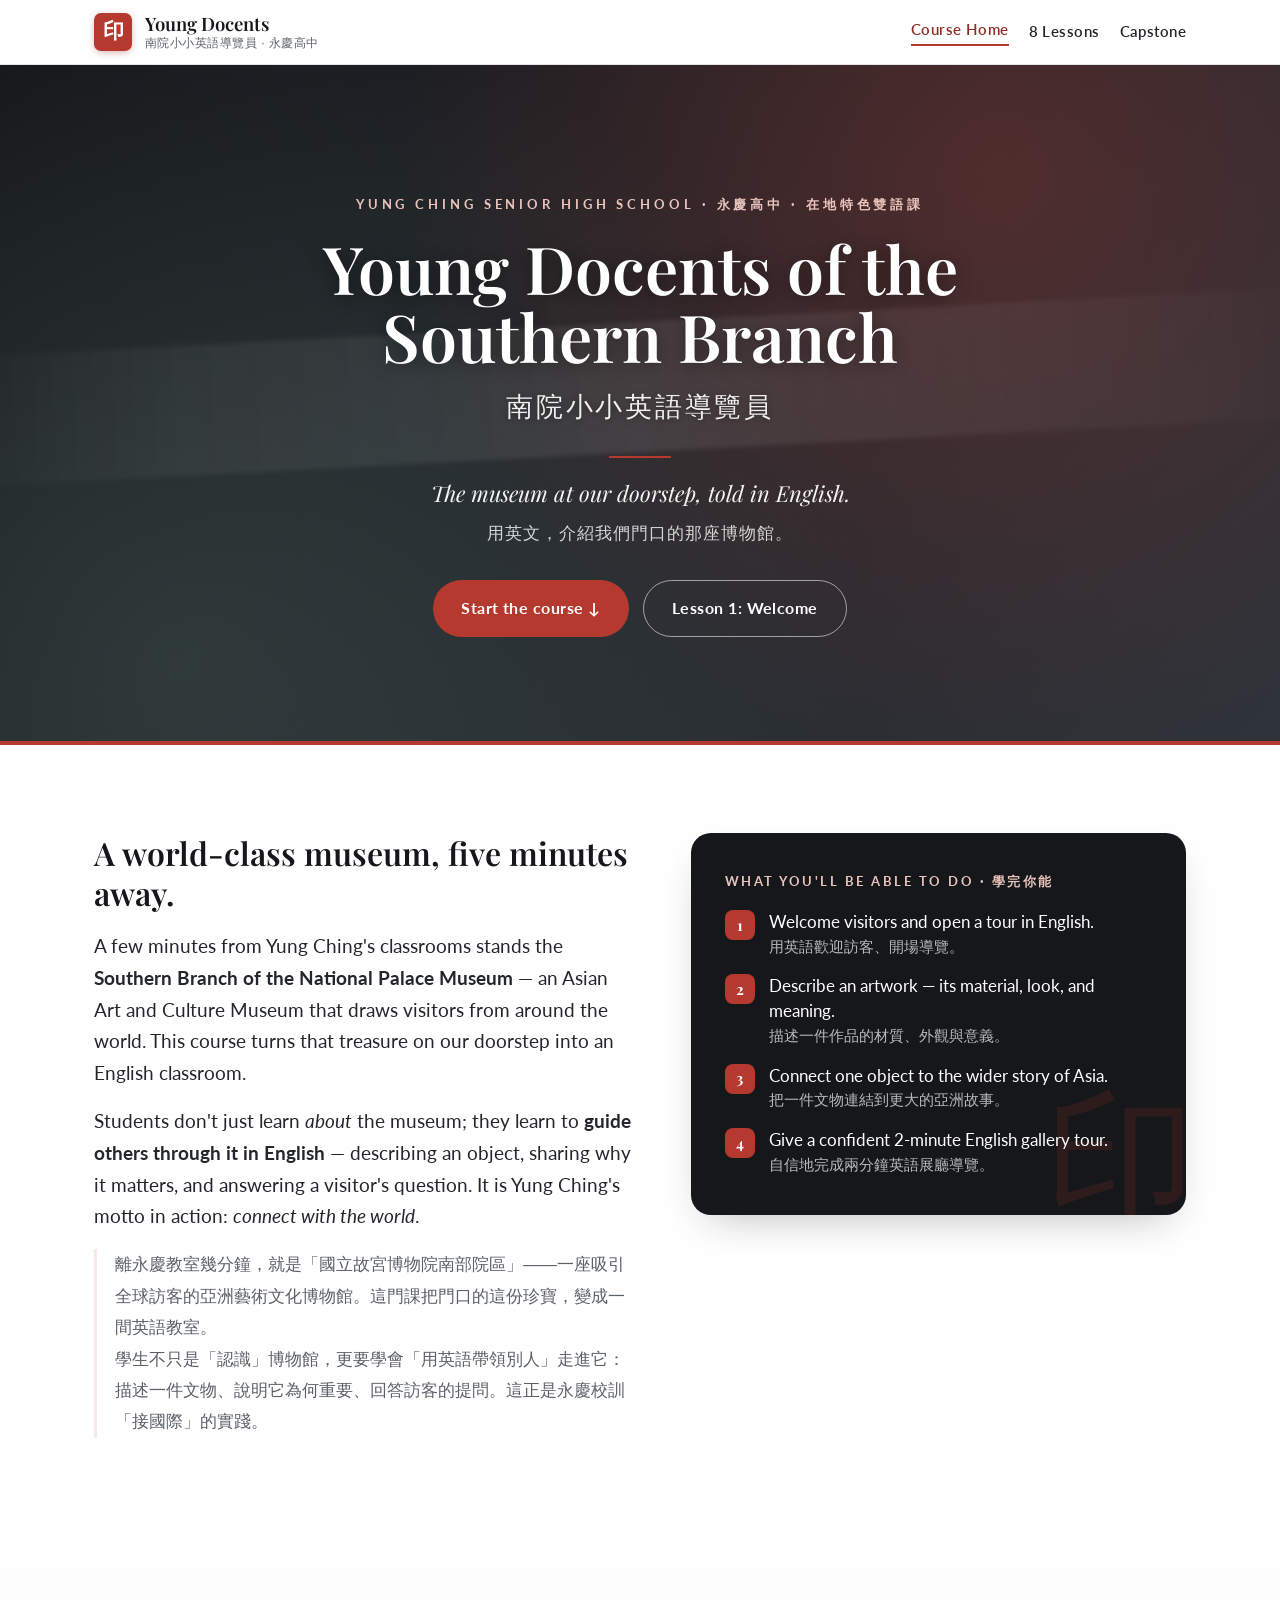
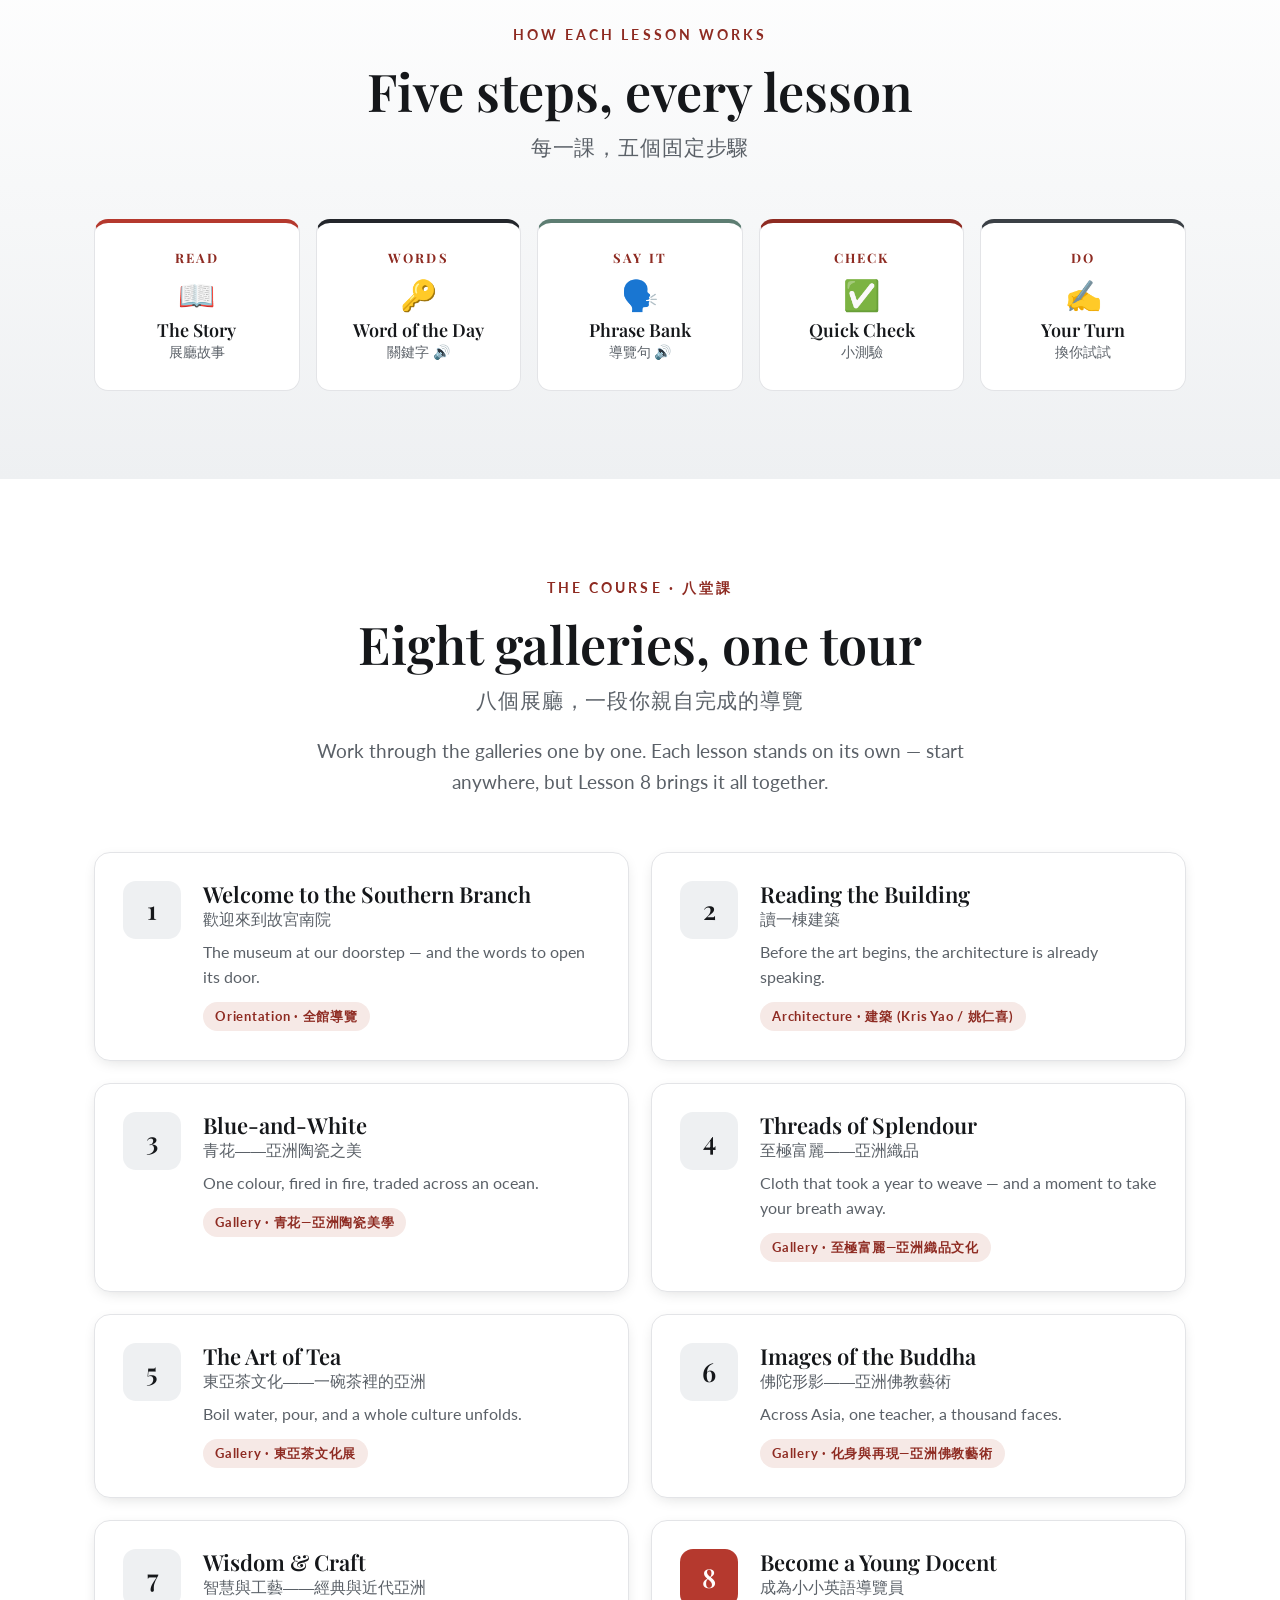
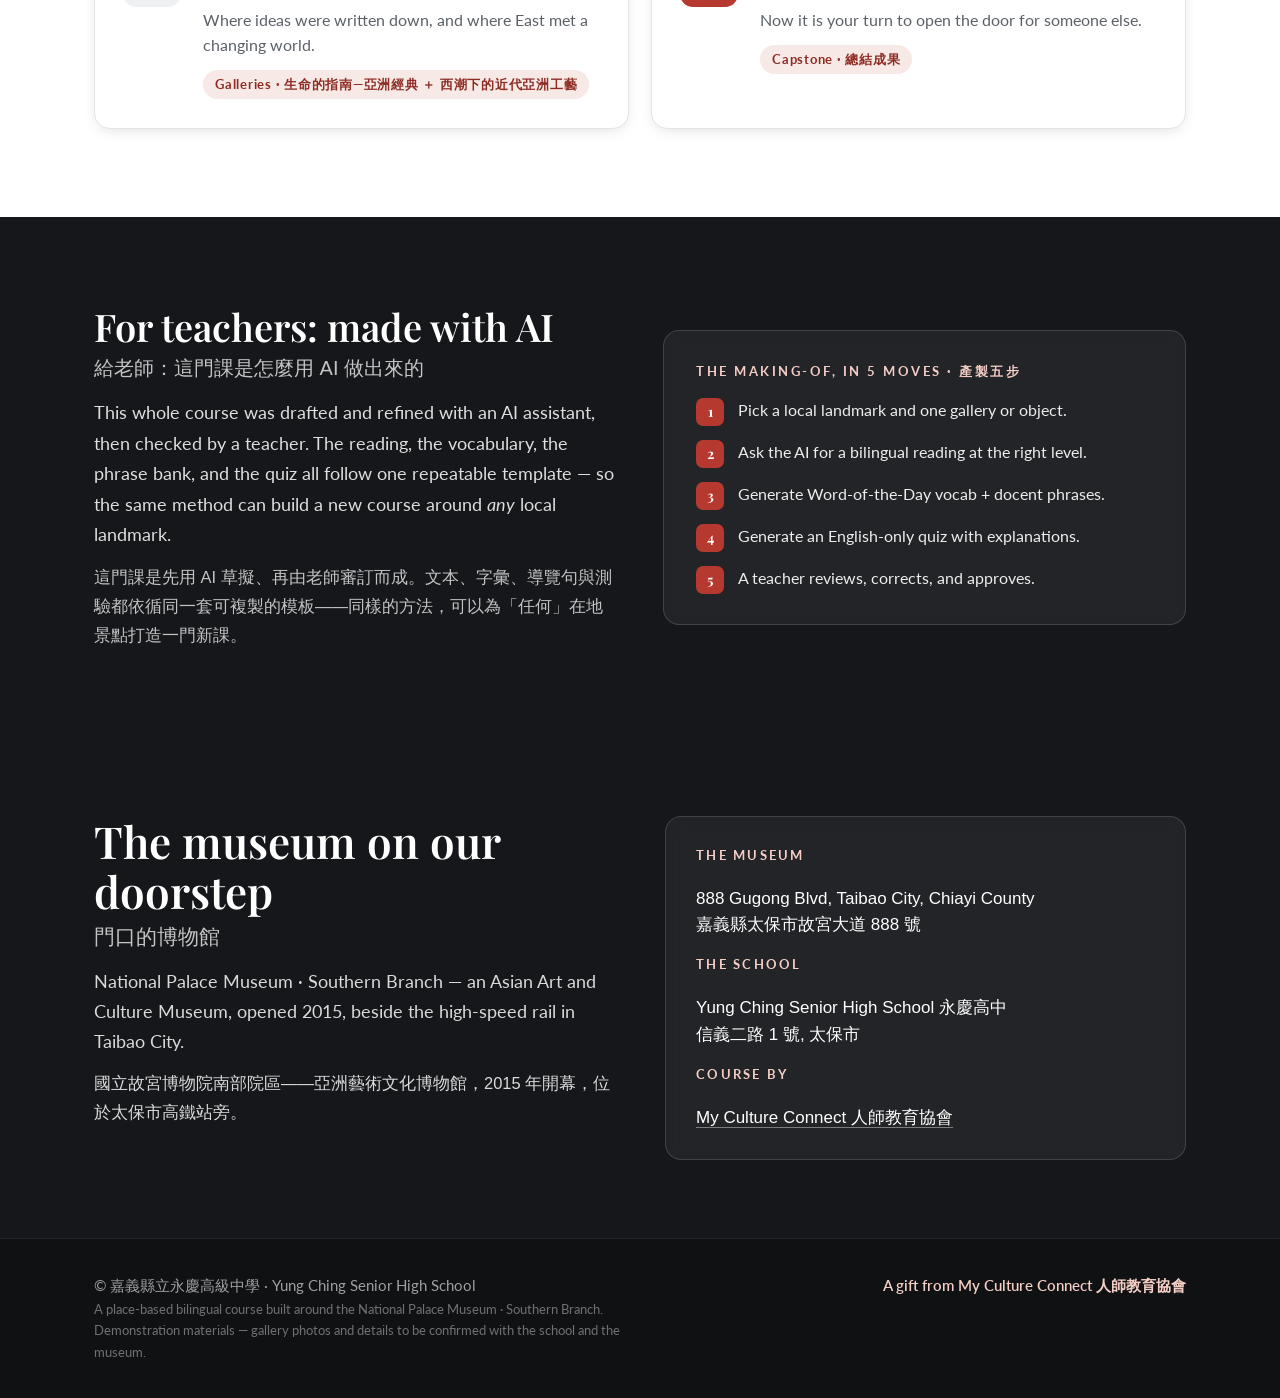
==== index.html @ 45270a95 "Young Docents of the Southern Branch — YCSH bilingual course A place-based bilingual course (English" ====
<!DOCTYPE html>
<html lang="en">
<head>
<meta charset="UTF-8">
<meta name="viewport" content="width=device-width, initial-scale=1.0">
<title>Young Docents of the Southern Branch · Yung Ching Senior High School 永慶高中</title>
<meta name="description" content="A place-based bilingual course for Yung Ching Senior High School, built around the National Palace Museum · Southern Branch. Students train to give a 2-minute English gallery tour.">
<link rel="preconnect" href="https://fonts.googleapis.com">
<link rel="preconnect" href="https://fonts.gstatic.com" crossorigin>
<link href="https://fonts.googleapis.com/css2?family=Playfair+Display:ital,wght@0,500;0,600;0,700;1,500;1,600&family=Lato:ital,wght@0,400;0,700;1,400&display=swap" rel="stylesheet">
<link rel="stylesheet" href="assets/css/main.css">
</head>
<body class="">

<header class="topbar">
  <div class="wrap topbar-inner">
    <a class="topbar-brand" href="index.html">
      <span class="topbar-seal">印</span>
      <span class="topbar-name">Young Docents<small>南院小小英語導覽員 · 永慶高中</small></span>
    </a>
    <nav class="topbar-nav">
      <a href="index.html" class="is-active">Course Home</a>
      <a href="index.html#lessons">8 Lessons</a>
      <a href="docent/">Capstone</a>
    </nav>
  </div>
</header>

<section class="title">
  <div class="wrap">
    <span class="title__eyebrow">Yung Ching Senior High School · 永慶高中 · 在地特色雙語課</span>
    <h1>Young Docents of the<br>Southern Branch</h1>
    <div class="h1-zh">南院小小英語導覽員</div>
    <hr class="title__divider">
    <p class="title__tagline">The museum at our doorstep, told in English.
      <span class="tagline-zh">用英文，介紹我們門口的那座博物館。</span></p>
    <div class="hero-cta">
      <a class="btn btn-primary" href="#lessons">Start the course ↓</a>
      <a class="btn btn-ghost" href="welcome/">Lesson 1: Welcome</a>
    </div>
  </div>
</section>

<section class="about">
  <div class="wrap about-grid">
    <div class="about-text">
      <h3>A world-class museum, five minutes away.</h3>
      <p class="p-en">A few minutes from Yung Ching's classrooms stands the <strong>Southern Branch of the National Palace Museum</strong> — an Asian Art and Culture Museum that draws visitors from around the world. This course turns that treasure on our doorstep into an English classroom.</p>
      <p class="p-en">Students don't just learn <em>about</em> the museum; they learn to <strong>guide others through it in English</strong> — describing an object, sharing why it matters, and answering a visitor's question. It is Yung Ching's motto in action: <em>connect with the world</em>.</p>
      <div class="zh-block">
        <p>離永慶教室幾分鐘，就是「國立故宮博物院南部院區」——一座吸引全球訪客的亞洲藝術文化博物館。這門課把門口的這份珍寶，變成一間英語教室。</p>
        <p>學生不只是「認識」博物館，更要學會「用英語帶領別人」走進它：描述一件文物、說明它為何重要、回答訪客的提問。這正是永慶校訓「接國際」的實踐。</p>
      </div>
    </div>
    <aside class="about-aside">
      <div class="label">What you'll be able to do · 學完你能</div>
      <ul>
        <li><span class="n">1</span><span>Welcome visitors and open a tour in English.<span class="zh">用英語歡迎訪客、開場導覽。</span></span></li>
        <li><span class="n">2</span><span>Describe an artwork — its material, look, and meaning.<span class="zh">描述一件作品的材質、外觀與意義。</span></span></li>
        <li><span class="n">3</span><span>Connect one object to the wider story of Asia.<span class="zh">把一件文物連結到更大的亞洲故事。</span></span></li>
        <li><span class="n">4</span><span>Give a confident 2-minute English gallery tour.<span class="zh">自信地完成兩分鐘英語展廳導覽。</span></span></li>
      </ul>
    </aside>
  </div>
</section>

<section class="alt">
  <div class="wrap">
    <div class="section-head">
      <span class="eyebrow">How each lesson works</span>
      <h2>Five steps, every lesson</h2>
      <div class="h2-zh">每一課，五個固定步驟</div>
    </div>
    <div class="modules">
      <div class="module"><div class="step">Read</div><div class="glyph">📖</div><h4>The Story<span class="zh">展廳故事</span></h4></div>
      <div class="module"><div class="step">Words</div><div class="glyph">🔑</div><h4>Word of the Day<span class="zh">關鍵字 🔊</span></h4></div>
      <div class="module"><div class="step">Say it</div><div class="glyph">🗣️</div><h4>Phrase Bank<span class="zh">導覽句 🔊</span></h4></div>
      <div class="module"><div class="step">Check</div><div class="glyph">✅</div><h4>Quick Check<span class="zh">小測驗</span></h4></div>
      <div class="module"><div class="step">Do</div><div class="glyph">✍️</div><h4>Your Turn<span class="zh">換你試試</span></h4></div>
    </div>
  </div>
</section>

<section id="lessons">
  <div class="wrap">
    <div class="section-head">
      <span class="eyebrow">The course · 八堂課</span>
      <h2>Eight galleries, one tour</h2>
      <div class="h2-zh">八個展廳，一段你親自完成的導覽</div>
      <p class="lede">Work through the galleries one by one. Each lesson stands on its own — start anywhere, but Lesson 8 brings it all together.</p>
    </div>
    <div class="lesson-grid">
    <a class="lesson-card" href="welcome/">
      <span class="ln">1</span>
      <div>
        <h3>Welcome to the Southern Branch<span class="zh">歡迎來到故宮南院</span></h3>
        <p>The museum at our doorstep — and the words to open its door.</p>
        <span class="gallery-tag">Orientation · 全館導覽</span>
      </div>
    </a>
    <a class="lesson-card" href="building/">
      <span class="ln">2</span>
      <div>
        <h3>Reading the Building<span class="zh">讀一棟建築</span></h3>
        <p>Before the art begins, the architecture is already speaking.</p>
        <span class="gallery-tag">Architecture · 建築 (Kris Yao / 姚仁喜)</span>
      </div>
    </a>
    <a class="lesson-card" href="blue-and-white/">
      <span class="ln">3</span>
      <div>
        <h3>Blue-and-White<span class="zh">青花——亞洲陶瓷之美</span></h3>
        <p>One colour, fired in fire, traded across an ocean.</p>
        <span class="gallery-tag">Gallery · 青花—亞洲陶瓷美學</span>
      </div>
    </a>
    <a class="lesson-card" href="textiles/">
      <span class="ln">4</span>
      <div>
        <h3>Threads of Splendour<span class="zh">至極富麗——亞洲織品</span></h3>
        <p>Cloth that took a year to weave — and a moment to take your breath away.</p>
        <span class="gallery-tag">Gallery · 至極富麗—亞洲織品文化</span>
      </div>
    </a>
    <a class="lesson-card" href="tea/">
      <span class="ln">5</span>
      <div>
        <h3>The Art of Tea<span class="zh">東亞茶文化——一碗茶裡的亞洲</span></h3>
        <p>Boil water, pour, and a whole culture unfolds.</p>
        <span class="gallery-tag">Gallery · 東亞茶文化展</span>
      </div>
    </a>
    <a class="lesson-card" href="buddha/">
      <span class="ln">6</span>
      <div>
        <h3>Images of the Buddha<span class="zh">佛陀形影——亞洲佛教藝術</span></h3>
        <p>Across Asia, one teacher, a thousand faces.</p>
        <span class="gallery-tag">Gallery · 化身與再現—亞洲佛教藝術</span>
      </div>
    </a>
    <a class="lesson-card" href="wisdom-craft/">
      <span class="ln">7</span>
      <div>
        <h3>Wisdom & Craft<span class="zh">智慧與工藝——經典與近代亞洲</span></h3>
        <p>Where ideas were written down, and where East met a changing world.</p>
        <span class="gallery-tag">Galleries · 生命的指南—亞洲經典 ＋ 西潮下的近代亞洲工藝</span>
      </div>
    </a>
    <a class="lesson-card is-capstone" href="docent/">
      <span class="ln">8</span>
      <div>
        <h3>Become a Young Docent<span class="zh">成為小小英語導覽員</span></h3>
        <p>Now it is your turn to open the door for someone else.</p>
        <span class="gallery-tag">Capstone · 總結成果</span>
      </div>
    </a>
    </div>
  </div>
</section>

<section class="teacher-note">
  <div class="wrap tn-grid">
    <div>
      <h2>For teachers: made with AI<small>給老師：這門課是怎麼用 AI 做出來的</small></h2>
      <p>This whole course was drafted and refined with an AI assistant, then checked by a teacher. The reading, the vocabulary, the phrase bank, and the quiz all follow one repeatable template — so the same method can build a new course around <em>any</em> local landmark.</p>
      <p class="zh">這門課是先用 AI 草擬、再由老師審訂而成。文本、字彙、導覽句與測驗都依循同一套可複製的模板——同樣的方法，可以為「任何」在地景點打造一門新課。</p>
    </div>
    <div class="flow">
      <div class="label">The making-of, in 5 moves · 產製五步</div>
      <ol>
        <li>Pick a local landmark and one gallery or object.</li>
        <li>Ask the AI for a bilingual reading at the right level.</li>
        <li>Generate Word-of-the-Day vocab + docent phrases.</li>
        <li>Generate an English-only quiz with explanations.</li>
        <li>A teacher reviews, corrects, and approves.</li>
      </ol>
    </div>
  </div>
</section>

<section class="visit">
  <div class="wrap visit-grid">
    <div>
      <h2>The museum on our doorstep<small>門口的博物館</small></h2>
      <p>National Palace Museum · Southern Branch — an Asian Art and Culture Museum, opened 2015, beside the high-speed rail in Taibao City.</p>
      <p class="zh">國立故宮博物院南部院區——亞洲藝術文化博物館，2015 年開幕，位於太保市高鐵站旁。</p>
    </div>
    <div class="contact">
      <dl>
        <dt>The Museum</dt>
        <dd>888 Gugong Blvd, Taibao City, Chiayi County<br><span class="zh">嘉義縣太保市故宮大道 888 號</span></dd>
        <dt>The School</dt>
        <dd>Yung Ching Senior High School 永慶高中<br>信義二路 1 號, 太保市</dd>
        <dt>Course by</dt>
        <dd><a href="https://www.mycultureconnect.org/">My Culture Connect 人師教育協會</a></dd>
      </dl>
    </div>
  </div>
</section>

<footer>
  <div class="wrap">
    <span>© <span class="zh">嘉義縣立永慶高級中學</span> · Yung Ching Senior High School</span>
    <span class="partner">A gift from <a href="https://www.mycultureconnect.org/">My Culture Connect 人師教育協會</a></span>
  </div>
  <div class="wrap"><span class="note">A place-based bilingual course built around the National Palace Museum · Southern Branch. Demonstration materials — gallery photos and details to be confirmed with the school and the museum.</span></div>
</footer>
<script src="assets/js/app.js"></script>
</body>
</html>
---- assets/css/main.css ----
/* ===== Young Docents of the Southern Branch · Yung Ching SHS bilingual course =====
   Palette: ink charcoal (the museum's calligraphic "ink-wash" architecture)
            + cinnabar seal red (the red signature seal on an ink painting).
            Pure-white background. Distinct from the sister cross-county sites:
            Taibao Elementary ink-blue #1F3A5F · Taibao JHS garnet #7A2A3A ·
            KangLang Elementary coastal-teal #1E5963.                            */

:root{
  --ink:#23262b;          /* 濃墨 solid ink — primary text & dark grounds */
  --ink-deep:#15171a;
  --ink-mid:#3b4046;
  --ink-soft:#5b6168;     /* secondary text */
  --seal:#b5392e;         /* 印泥 cinnabar seal red — accent */
  --seal-deep:#8e2b22;
  --seal-soft:#f6e9e6;
  --jade:#5d7d72;         /* 渲染 a quiet celadon, used sparingly */
  --jade-soft:#eaf0ed;
  --mist:#eef0f2;         /* 飛白 cool wash for soft sections */
  --mist2:#e4e7ea;
  --line:#e3e4e7;
  --paper:#fff;
  --max:1140px;
  --shadow:0 16px 44px -18px rgba(21,23,26,.34);
  --shadow-sm:0 4px 16px -6px rgba(21,23,26,.20);
}

*{box-sizing:border-box;margin:0;padding:0;}
html{scroll-behavior:smooth;}
body{
  font-family:'Lato','PingFang TC','Apple LiGothic Medium','Microsoft JhengHei',sans-serif;
  color:var(--ink);
  background:var(--paper);
  line-height:1.68;
  font-size:20px;                 /* mobile base — Luke's school-site rule */
  -webkit-font-smoothing:antialiased;
}
@media (min-width:880px){ body{font-size:22px;} }
img{max-width:100%;display:block;}
a{color:var(--seal-deep);text-decoration:none;transition:color .2s;}
a:hover{color:var(--seal);}
.wrap{max-width:var(--max);margin:0 auto;padding:0 24px;}
.en{font-family:'Lato',sans-serif;}
.zh{font-family:'PingFang TC','Apple LiGothic Medium','Microsoft JhengHei',sans-serif;}


/* ===== TOPBAR ===== */
.topbar{
  background:rgba(255,255,255,.94);
  border-bottom:1px solid var(--line);
  padding:13px 0;position:sticky;top:0;z-index:50;
  backdrop-filter:blur(8px);
}
.topbar-inner{display:flex;align-items:center;justify-content:space-between;gap:18px;}
.topbar-brand{display:flex;align-items:center;gap:13px;text-decoration:none;}
.topbar-seal{
  width:38px;height:38px;border-radius:7px;flex-shrink:0;
  background:var(--seal);color:#fff;
  display:flex;align-items:center;justify-content:center;
  font-family:'PingFang TC',serif;font-size:21px;font-weight:600;
  box-shadow:0 2px 8px -2px rgba(142,43,34,.5);
}
.topbar-name{
  font-family:'Playfair Display','PingFang TC',serif;
  font-size:18.5px;font-weight:600;color:var(--ink-deep);line-height:1.12;
}
.topbar-name small{
  display:block;font-family:'PingFang TC',sans-serif;
  font-size:12px;font-weight:500;color:var(--ink-soft);
  margin-top:2px;letter-spacing:.04em;
}
.topbar-nav{display:flex;gap:20px;flex-wrap:wrap;justify-content:flex-end;align-items:center;}
.topbar-nav a{color:var(--ink);font-size:14.5px;font-weight:600;letter-spacing:.03em;}
.topbar-nav a:hover{color:var(--seal);}
.topbar-nav a.is-active{color:var(--seal-deep);border-bottom:2px solid var(--seal);padding-bottom:2px;}


/* ===== HERO (hub) ===== */
.title{
  position:relative;color:#fff;text-align:center;
  padding:118px 0 104px;
  background:
    /* url("photos/hero-southern-branch.jpg") center 55%/cover no-repeat, */
    radial-gradient(circle at 78% 16%,rgba(181,57,46,.30),transparent 52%),
    radial-gradient(circle at 14% 88%,rgba(93,125,114,.26),transparent 55%),
    linear-gradient(135deg,#15171a 0%,#23262b 52%,#2f343a 100%);
  border-bottom:4px solid var(--seal);overflow:hidden;
}
.title::after{   /* a single ink brush-stroke, evoking the building's calligraphy */
  content:"";position:absolute;left:-6%;right:-6%;top:38%;height:130px;
  background:linear-gradient(90deg,transparent,rgba(255,255,255,.05) 18%,rgba(255,255,255,.09) 50%,rgba(255,255,255,.04) 82%,transparent);
  transform:rotate(-3deg);filter:blur(2px);pointer-events:none;
}
.title > .wrap{position:relative;z-index:1;}
.title__eyebrow{
  display:inline-block;font-size:13px;letter-spacing:.30em;
  color:rgba(245,206,198,.95);font-weight:700;text-transform:uppercase;margin-bottom:18px;
}
.title h1{
  font-family:'Playfair Display','PingFang TC',serif;
  font-size:clamp(40px,7vw,66px);line-height:1.04;font-weight:600;
  color:#fff;text-shadow:0 2px 18px rgba(0,0,0,.45);
}
.title .h1-zh{
  font-family:'PingFang TC','Apple LiGothic Medium',sans-serif;
  font-size:clamp(20px,2.6vw,27px);font-weight:500;letter-spacing:.10em;
  color:rgba(255,255,255,.92);margin-top:14px;text-shadow:0 1px 6px rgba(0,0,0,.4);
}
.title__divider{width:62px;height:2px;background:var(--seal);margin:26px auto 18px;border:0;}
.title__tagline{
  max-width:660px;margin:0 auto;
  font-family:'Playfair Display',serif;font-style:italic;font-size:22px;
  color:rgba(255,255,255,.95);line-height:1.55;
}
.title__tagline .tagline-zh{
  display:block;font-style:normal;font-family:'PingFang TC',sans-serif;
  font-size:16.5px;margin-top:10px;color:rgba(255,255,255,.8);letter-spacing:.06em;
}
.hero-cta{
  margin-top:34px;display:inline-flex;gap:14px;flex-wrap:wrap;justify-content:center;
}
.btn{
  display:inline-flex;align-items:center;gap:8px;
  padding:14px 28px;border-radius:99px;font-weight:700;font-size:16px;letter-spacing:.03em;
  transition:transform .2s,background .2s,color .2s,border-color .2s;
}
.btn-primary{background:var(--seal);color:#fff;}
.btn-primary:hover{background:#fff;color:var(--seal-deep);transform:translateY(-2px);}
.btn-ghost{border:1.5px solid rgba(255,255,255,.55);color:#fff;}
.btn-ghost:hover{border-color:#fff;background:rgba(255,255,255,.1);color:#fff;transform:translateY(-2px);}


/* ===== Section base ===== */
section{padding:88px 0;}
.section-head{text-align:center;margin-bottom:54px;}
.section-head .eyebrow{
  display:inline-block;color:var(--seal-deep);font-size:14px;font-weight:700;
  letter-spacing:.22em;text-transform:uppercase;margin-bottom:14px;
}
.section-head h2{
  font-family:'Playfair Display','PingFang TC',serif;
  font-size:clamp(34px,5.5vw,52px);font-weight:600;color:var(--ink-deep);
  line-height:1.18;margin-bottom:8px;
}
.section-head .h2-zh{
  font-family:'PingFang TC','Apple LiGothic Medium',sans-serif;
  font-size:21px;color:var(--ink-soft);font-weight:500;letter-spacing:.04em;
}
.section-head .lede{color:var(--ink-soft);font-size:18.5px;max-width:680px;margin:18px auto 0;}
.alt{background:linear-gradient(180deg,#fff 0%,var(--mist) 100%);}


/* ===== About (hub) ===== */
.about-grid{display:grid;grid-template-columns:1.1fr 1fr;gap:52px;align-items:start;}
.about-text h3{
  font-family:'Playfair Display','PingFang TC',serif;
  font-size:32px;color:var(--ink-deep);line-height:1.25;margin-bottom:18px;font-weight:600;
}
.about-text .p-en{font-size:18.5px;color:var(--ink);margin-bottom:16px;line-height:1.72;}
.about-text .zh-block{
  font-family:'PingFang TC',sans-serif;font-size:17px;color:var(--ink-soft);
  line-height:1.85;border-left:3px solid var(--seal-soft);padding-left:18px;margin-top:8px;
}
.about-aside{
  background:var(--ink-deep);color:#fff;border-radius:20px;padding:38px 34px;
  box-shadow:var(--shadow);position:relative;overflow:hidden;
}
.about-aside::before{
  content:"印";position:absolute;right:-10px;bottom:-22px;
  font-family:'PingFang TC',serif;font-size:150px;color:rgba(181,57,46,.16);line-height:1;
}
.about-aside .label{
  font-size:12.5px;letter-spacing:.2em;text-transform:uppercase;
  color:rgba(245,206,198,.95);font-weight:700;margin-bottom:18px;position:relative;
}
.about-aside ul{list-style:none;display:grid;gap:16px;position:relative;}
.about-aside li{display:flex;gap:14px;align-items:flex-start;font-size:16.5px;line-height:1.5;}
.about-aside li .n{
  flex-shrink:0;width:30px;height:30px;border-radius:8px;background:var(--seal);
  display:flex;align-items:center;justify-content:center;font-weight:700;font-size:15px;
  font-family:'Playfair Display',serif;
}
.about-aside li .zh{display:block;font-size:14.5px;color:rgba(255,255,255,.7);margin-top:2px;}


/* ===== How it works (module strip) ===== */
.modules{display:grid;grid-template-columns:repeat(5,1fr);gap:16px;}
.module{
  background:#fff;border:1px solid var(--line);border-radius:14px;padding:24px 20px;
  border-top:4px solid var(--seal);text-align:center;
}
.module:nth-child(2){border-top-color:var(--ink);}
.module:nth-child(3){border-top-color:var(--jade);}
.module:nth-child(4){border-top-color:var(--seal-deep);}
.module:nth-child(5){border-top-color:var(--ink-mid);}
.module .step{
  font-family:'Playfair Display',serif;font-size:13px;font-weight:700;
  letter-spacing:.16em;text-transform:uppercase;color:var(--seal-deep);margin-bottom:10px;
}
.module .glyph{font-size:30px;margin-bottom:10px;line-height:1;}
.module h4{
  font-family:'Playfair Display','PingFang TC',serif;font-size:18px;color:var(--ink-deep);
  font-weight:600;line-height:1.25;margin-bottom:4px;
}
.module h4 .zh{display:block;font-family:'PingFang TC',sans-serif;font-size:14px;color:var(--ink-soft);font-weight:500;margin-top:3px;}


/* ===== Lesson map (hub) ===== */
.lesson-grid{display:grid;grid-template-columns:repeat(2,1fr);gap:22px;}
.lesson-card{
  display:flex;gap:22px;align-items:flex-start;
  background:#fff;border:1px solid var(--line);border-radius:16px;
  padding:28px 28px;box-shadow:var(--shadow-sm);
  transition:transform .22s,box-shadow .22s,border-color .22s;
}
.lesson-card:hover{transform:translateY(-3px);box-shadow:var(--shadow);border-color:var(--seal);}
.lesson-card .ln{
  flex-shrink:0;width:58px;height:58px;border-radius:13px;
  background:var(--mist);color:var(--ink-deep);
  display:flex;align-items:center;justify-content:center;
  font-family:'Playfair Display',serif;font-size:26px;font-weight:600;
}
.lesson-card.is-capstone .ln{background:var(--seal);color:#fff;}
.lesson-card h3{
  font-family:'Playfair Display','PingFang TC',serif;font-size:22px;color:var(--ink-deep);
  line-height:1.22;font-weight:600;margin-bottom:3px;
}
.lesson-card h3 .zh{display:block;font-family:'PingFang TC',sans-serif;font-size:15.5px;color:var(--ink-soft);font-weight:500;margin-top:3px;}
.lesson-card p{font-size:15.5px;color:var(--ink-soft);line-height:1.62;margin-top:10px;}
.lesson-card .gallery-tag{
  display:inline-block;margin-top:12px;font-size:12.5px;font-weight:700;letter-spacing:.06em;
  color:var(--seal-deep);background:var(--seal-soft);padding:4px 12px;border-radius:99px;
}


/* ===== PAGE HERO (lesson) ===== */
.page-hero{
  position:relative;color:#fff;
  padding:70px 0 60px;border-bottom:4px solid var(--seal);overflow:hidden;
  background:
    radial-gradient(circle at 82% 20%,rgba(181,57,46,.28),transparent 54%),
    linear-gradient(135deg,#15171a 0%,#23262b 60%,#2f343a 100%);
}
.page-hero.tone-jade{background:radial-gradient(circle at 82% 20%,rgba(93,125,114,.34),transparent 54%),linear-gradient(135deg,#15171a 0%,#23262b 60%,#2f343a 100%);}
.page-hero.tone-seal{background:radial-gradient(circle at 82% 20%,rgba(181,57,46,.40),transparent 54%),linear-gradient(135deg,#15171a 0%,#23262b 60%,#2f343a 100%);}
.page-hero > .wrap{position:relative;z-index:1;}
.page-hero .lesson-no{
  display:inline-block;font-family:'Playfair Display',serif;font-size:13px;
  letter-spacing:.24em;text-transform:uppercase;color:rgba(245,206,198,.95);
  font-weight:700;margin-bottom:12px;
}
.page-hero h1{
  font-family:'Playfair Display','PingFang TC',serif;
  font-size:clamp(34px,5.2vw,50px);font-weight:600;line-height:1.08;color:#fff;
}
.page-hero h1 .zh{
  display:block;font-family:'PingFang TC',sans-serif;font-size:clamp(18px,2.2vw,23px);
  font-weight:500;letter-spacing:.06em;color:rgba(255,255,255,.86);margin-top:10px;
}
.page-hero .tagline{
  margin-top:18px;max-width:680px;font-family:'Playfair Display',serif;font-style:italic;
  font-size:19px;color:rgba(255,255,255,.92);line-height:1.55;
}
.page-hero .tagline .zh{
  display:block;font-style:normal;font-family:'PingFang TC',sans-serif;font-size:15.5px;
  color:rgba(255,255,255,.76);margin-top:6px;letter-spacing:.05em;
}
.page-hero .gallery-pill{
  display:inline-block;margin-top:18px;font-size:13.5px;font-weight:600;letter-spacing:.04em;
  color:#fff;background:rgba(255,255,255,.14);border:1px solid rgba(255,255,255,.25);
  padding:6px 16px;border-radius:99px;
}


/* ===== Lesson body shell ===== */
.lesson-body{padding:70px 0;}
.lesson-inner{max-width:820px;margin:0 auto;}
.block{margin-bottom:54px;}
.block-head{display:flex;align-items:baseline;gap:14px;margin-bottom:22px;}
.block-head .kicker{
  font-family:'Playfair Display',serif;font-size:13px;font-weight:700;letter-spacing:.18em;
  text-transform:uppercase;color:#fff;background:var(--seal);padding:5px 12px;border-radius:7px;
}
.block-head h2{
  font-family:'Playfair Display','PingFang TC',serif;font-size:28px;font-weight:600;
  color:var(--ink-deep);line-height:1.2;
}
.block-head h2 .zh{font-family:'PingFang TC',sans-serif;font-size:16px;color:var(--ink-soft);font-weight:500;margin-left:8px;}


/* ===== Reading ===== */
.reading p{font-size:18.5px;color:var(--ink);line-height:1.8;margin:14px 0;}
.reading .zh-gloss{
  font-family:'PingFang TC',sans-serif;font-size:16.5px;color:var(--ink-soft);
  line-height:1.85;border-left:3px solid var(--mist2);padding-left:16px;margin:8px 0 26px;
}
.reading .term{color:var(--seal-deep);font-weight:700;border-bottom:1.5px dotted var(--seal);}
.pull-quote{
  font-family:'Playfair Display',serif;font-style:italic;font-size:23px;color:var(--ink-deep);
  line-height:1.5;text-align:center;margin:38px 0;padding:26px 28px;
  background:var(--mist);border-radius:14px;border-left:4px solid var(--seal);
}
.pull-quote .zh{display:block;font-style:normal;font-family:'PingFang TC',sans-serif;font-size:16.5px;color:var(--ink-soft);margin-top:10px;}


/* ===== Speak button ===== */
.speak{
  display:inline-flex;align-items:center;justify-content:center;gap:5px;
  width:30px;height:30px;border-radius:8px;flex-shrink:0;
  background:var(--seal-soft);color:var(--seal-deep);border:1px solid transparent;
  cursor:pointer;font-size:15px;line-height:1;transition:background .15s,transform .1s;
  vertical-align:middle;
}
.speak:hover{background:var(--seal);color:#fff;}
.speak:active{transform:scale(.92);}
.speak.is-playing{background:var(--seal);color:#fff;animation:pulse 1s infinite;}
@keyframes pulse{0%,100%{box-shadow:0 0 0 0 rgba(181,57,46,.4);}50%{box-shadow:0 0 0 6px rgba(181,57,46,0);}}


/* ===== Vocabulary ===== */
.vocab-list{display:grid;gap:14px;}
.vocab{
  background:#fff;border:1px solid var(--line);border-radius:13px;padding:20px 22px;
  border-left:4px solid var(--seal);
}
.vocab .v-top{display:flex;align-items:center;gap:12px;flex-wrap:wrap;}
.vocab .word{font-family:'Playfair Display',serif;font-size:21px;font-weight:700;color:var(--ink-deep);}
.vocab .pos{font-style:italic;color:var(--jade);font-size:15px;font-weight:600;}
.vocab .def{font-size:16.5px;color:var(--ink);margin-top:8px;line-height:1.6;}
.vocab .zh{font-family:'PingFang TC',sans-serif;font-size:15.5px;color:var(--ink-soft);margin-top:4px;}
.vocab .eg{
  font-size:16px;color:var(--ink-mid);font-style:italic;margin-top:10px;line-height:1.6;
  display:flex;gap:8px;align-items:flex-start;
}
.vocab .eg .speak{margin-top:1px;}


/* ===== Phrase bank ===== */
.phrasebank{background:var(--mist);border-radius:16px;padding:30px 30px;}
.phrasebank .pb-intro{font-size:16px;color:var(--ink-soft);margin-bottom:18px;line-height:1.6;}
.phrase{
  background:#fff;border:1px solid var(--line);border-radius:11px;padding:15px 18px;
  margin-bottom:12px;display:flex;gap:12px;align-items:flex-start;
}
.phrase:last-child{margin-bottom:0;}
.phrase .p-text{flex:1;}
.phrase .p-en{font-size:17px;color:var(--ink-deep);line-height:1.5;font-weight:600;}
.phrase .p-zh{font-family:'PingFang TC',sans-serif;font-size:15px;color:var(--ink-soft);margin-top:4px;line-height:1.5;}


/* ===== Quiz ===== */
.quiz{background:var(--ink-deep);color:#fff;border-radius:18px;padding:38px 34px;}
.quiz .q-intro{color:rgba(255,255,255,.75);font-size:16px;margin-bottom:26px;line-height:1.6;}
.q-item{margin-bottom:30px;}
.q-item:last-of-type{margin-bottom:0;}
.q-item .q-stem{font-size:18px;font-weight:600;line-height:1.55;margin-bottom:6px;}
.q-item .q-stem .qn{color:var(--seal);font-family:'Playfair Display',serif;margin-right:8px;}
.q-item .q-zh{font-family:'PingFang TC',sans-serif;font-size:14.5px;color:rgba(255,255,255,.62);margin-bottom:14px;}
.q-opts{display:grid;gap:10px;}
.q-opt{
  text-align:left;width:100%;cursor:pointer;
  background:rgba(255,255,255,.06);border:1.5px solid rgba(255,255,255,.16);border-radius:10px;
  padding:13px 16px;color:#fff;font-size:16px;font-family:inherit;line-height:1.5;
  transition:background .15s,border-color .15s;
}
.q-opt:hover{background:rgba(255,255,255,.12);border-color:rgba(255,255,255,.4);}
.q-opt.correct{background:rgba(93,125,114,.35);border-color:var(--jade);}
.q-opt.wrong{background:rgba(181,57,46,.30);border-color:var(--seal);}
.q-opt.locked{cursor:default;opacity:.85;}
.q-opt .mark{font-weight:700;margin-right:6px;}
.q-explain{
  margin-top:12px;font-size:15px;line-height:1.6;color:rgba(255,255,255,.9);
  background:rgba(255,255,255,.07);border-left:3px solid var(--seal);
  border-radius:0 8px 8px 0;padding:12px 16px;display:none;
}
.q-explain.show{display:block;}
.q-explain .zh{font-family:'PingFang TC',sans-serif;display:block;color:rgba(255,255,255,.72);font-size:14px;margin-top:6px;}


/* ===== Your turn ===== */
.your-turn{
  background:linear-gradient(135deg,var(--seal-soft) 0%,#fff 100%);
  border:1px solid var(--seal-soft);border-left:5px solid var(--seal);
  border-radius:16px;padding:30px 32px;
}
.your-turn .yt-label{
  font-size:13px;font-weight:700;letter-spacing:.18em;text-transform:uppercase;
  color:var(--seal-deep);margin-bottom:12px;
}
.your-turn h3{font-family:'Playfair Display','PingFang TC',serif;font-size:24px;color:var(--ink-deep);font-weight:600;margin-bottom:10px;}
.your-turn p{font-size:17px;color:var(--ink);line-height:1.7;margin:8px 0;}
.your-turn p.zh{font-family:'PingFang TC',sans-serif;font-size:16px;color:var(--ink-soft);}
.your-turn ol{margin:12px 0 0 22px;font-size:16.5px;color:var(--ink);line-height:1.8;}


/* ===== Lesson nav ===== */
.lesson-nav{border-top:1px solid var(--line);background:#fff;padding:40px 0 70px;}
.lesson-nav .wrap{display:flex;justify-content:space-between;gap:16px;flex-wrap:wrap;}
.nav-link{
  display:flex;flex-direction:column;gap:3px;max-width:46%;
  padding:16px 22px;border:1px solid var(--line);border-radius:12px;
  transition:border-color .2s,transform .2s;
}
.nav-link:hover{border-color:var(--seal);transform:translateY(-2px);}
.nav-link .dir{font-size:12.5px;font-weight:700;letter-spacing:.14em;text-transform:uppercase;color:var(--seal-deep);}
.nav-link .t{font-family:'Playfair Display',serif;font-size:18px;color:var(--ink-deep);font-weight:600;}
.nav-link.next{text-align:right;align-items:flex-end;margin-left:auto;}
.nav-link.hub{align-items:center;text-align:center;border-style:dashed;}


/* ===== Capstone rubric (L8) ===== */
.rubric{width:100%;border-collapse:collapse;margin-top:16px;font-size:16px;}
.rubric th,.rubric td{border:1px solid var(--line);padding:12px 14px;text-align:left;vertical-align:top;}
.rubric th{background:var(--ink-deep);color:#fff;font-size:14px;letter-spacing:.06em;font-weight:700;}
.rubric td.crit{font-weight:700;color:var(--ink-deep);font-family:'Playfair Display',serif;}
.rubric td.crit .zh{display:block;font-family:'PingFang TC',sans-serif;font-size:14px;color:var(--ink-soft);font-weight:500;margin-top:2px;}
.steps{counter-reset:step;display:grid;gap:14px;margin-top:8px;}
.step-row{display:flex;gap:16px;align-items:flex-start;}
.step-row .sn{
  flex-shrink:0;width:36px;height:36px;border-radius:9px;background:var(--seal);color:#fff;
  display:flex;align-items:center;justify-content:center;font-family:'Playfair Display',serif;font-weight:700;
}
.step-row .sc .en{font-size:17px;color:var(--ink-deep);font-weight:600;}
.step-row .sc .zh{font-family:'PingFang TC',sans-serif;font-size:15px;color:var(--ink-soft);margin-top:2px;}


/* ===== For-teachers note (hub) ===== */
.teacher-note{background:var(--ink-deep);color:#fff;}
.teacher-note .tn-grid{display:grid;grid-template-columns:1fr 1fr;gap:46px;align-items:center;}
.teacher-note h2{font-family:'Playfair Display',serif;font-size:38px;font-weight:600;line-height:1.16;color:#fff;}
.teacher-note h2 small{display:block;font-family:'PingFang TC',sans-serif;font-size:20px;font-weight:500;color:rgba(255,255,255,.74);margin-top:8px;}
.teacher-note p{font-size:17.5px;color:rgba(255,255,255,.86);line-height:1.75;margin-top:18px;}
.teacher-note p.zh{font-family:'PingFang TC',sans-serif;font-size:16.5px;color:rgba(255,255,255,.74);margin-top:12px;}
.teacher-note .flow{
  background:rgba(255,255,255,.06);border:1px solid rgba(255,255,255,.14);border-radius:16px;
  padding:30px 32px;backdrop-filter:blur(8px);
}
.teacher-note .flow .label{font-size:12.5px;letter-spacing:.2em;text-transform:uppercase;color:#f5cec6;font-weight:700;margin-bottom:16px;}
.teacher-note .flow ol{list-style:none;counter-reset:f;display:grid;gap:14px;}
.teacher-note .flow li{display:flex;gap:14px;align-items:flex-start;font-size:16px;line-height:1.5;color:rgba(255,255,255,.92);}
.teacher-note .flow li::before{counter-increment:f;content:counter(f);flex-shrink:0;width:28px;height:28px;border-radius:7px;background:var(--seal);color:#fff;display:flex;align-items:center;justify-content:center;font-weight:700;font-family:'Playfair Display',serif;font-size:14px;}


/* ===== Visit / contact ===== */
.visit{background:var(--ink-deep);color:#fff;padding:78px 0;}
.visit-grid{display:grid;grid-template-columns:1fr 1fr;gap:50px;align-items:start;}
.visit h2{font-family:'Playfair Display',serif;font-size:44px;font-weight:600;line-height:1.15;color:#fff;}
.visit h2 small{display:block;font-family:'PingFang TC',sans-serif;font-size:21px;font-weight:500;color:rgba(255,255,255,.74);margin-top:8px;}
.visit p{font-size:17.5px;color:rgba(255,255,255,.84);margin-top:18px;line-height:1.72;}
.visit p.zh{font-family:'PingFang TC',sans-serif;font-size:16.5px;margin-top:12px;}
.contact{background:rgba(255,255,255,.06);border:1px solid rgba(255,255,255,.14);border-radius:16px;padding:28px 30px;backdrop-filter:blur(8px);}
.contact dl{display:grid;gap:16px;}
.contact dt{font-size:12.5px;letter-spacing:.18em;text-transform:uppercase;color:#f5cec6;font-weight:700;margin-bottom:4px;}
.contact dd{font-size:17px;color:#fff;font-family:'PingFang TC',sans-serif;line-height:1.55;}
.contact dd a{color:#fff;border-bottom:1px solid rgba(255,255,255,.4);}
.contact dd a:hover{color:#f5cec6;border-color:#f5cec6;}


/* ===== Footer ===== */
footer{background:#0f1113;color:rgba(255,255,255,.6);padding:34px 0;font-size:15px;border-top:1px solid rgba(255,255,255,.08);}
footer .wrap{display:flex;justify-content:space-between;align-items:center;flex-wrap:wrap;gap:14px;}
footer .partner{color:#f5cec6;font-weight:600;}
footer .partner a{color:#f5cec6;}
footer .note{font-size:13px;color:rgba(255,255,255,.4);max-width:560px;}


/* ===== Mobile ===== */
@media (max-width:880px){
  .title{padding:72px 0 58px;}
  section{padding:60px 0;}
  .about-grid{grid-template-columns:1fr;gap:34px;}
  .modules{grid-template-columns:1fr 1fr;}
  .lesson-grid{grid-template-columns:1fr;}
  .teacher-note .tn-grid{grid-template-columns:1fr;gap:30px;}
  .visit-grid{grid-template-columns:1fr;gap:30px;}
  .quiz,.phrasebank{padding:26px 20px;}
  .lesson-body{padding:50px 0;}
  footer .wrap{flex-direction:column;text-align:center;}
}
@media (max-width:560px){
  .topbar-inner{flex-direction:column;align-items:flex-start;gap:10px;}
  .topbar-nav{gap:13px;justify-content:flex-start;}
  .topbar-nav a{font-size:13.5px;}
  .modules{grid-template-columns:1fr;}
  .lesson-card{flex-direction:column;gap:14px;}
  .nav-link{max-width:100%;}
}
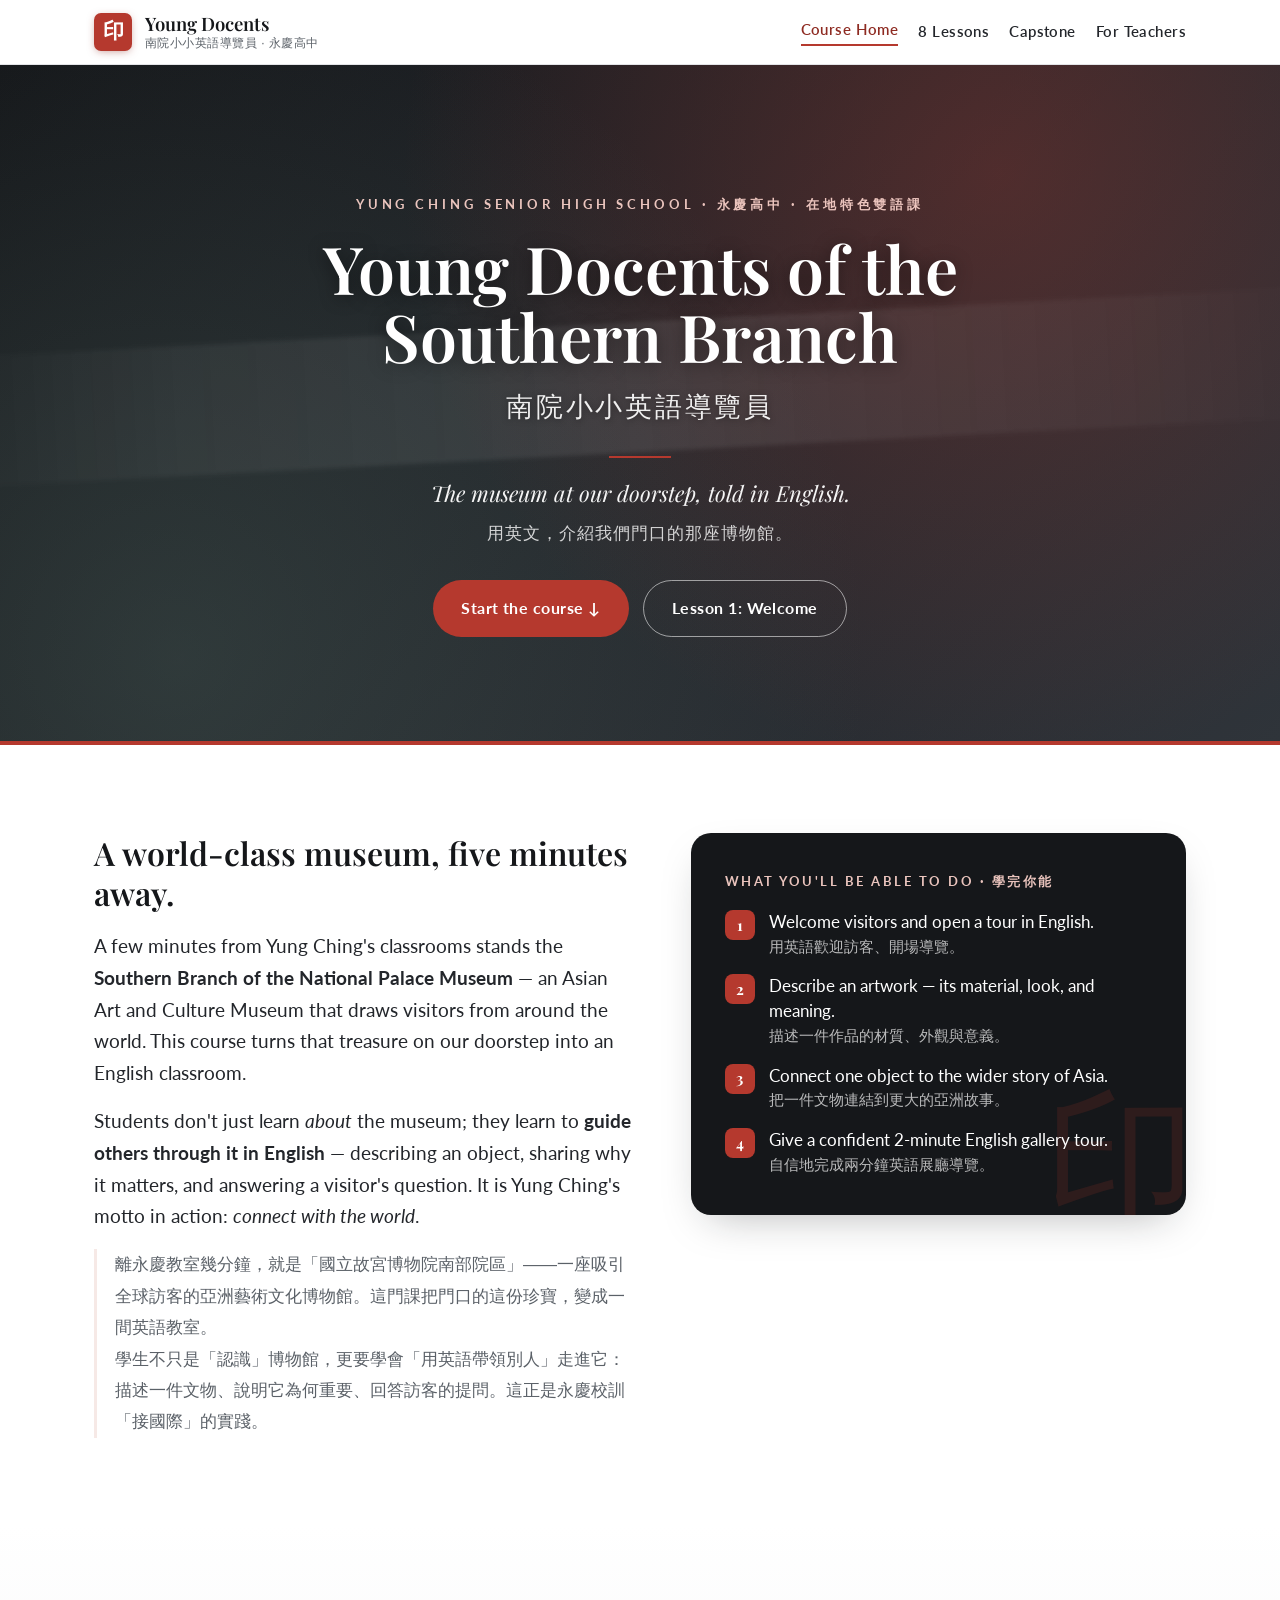
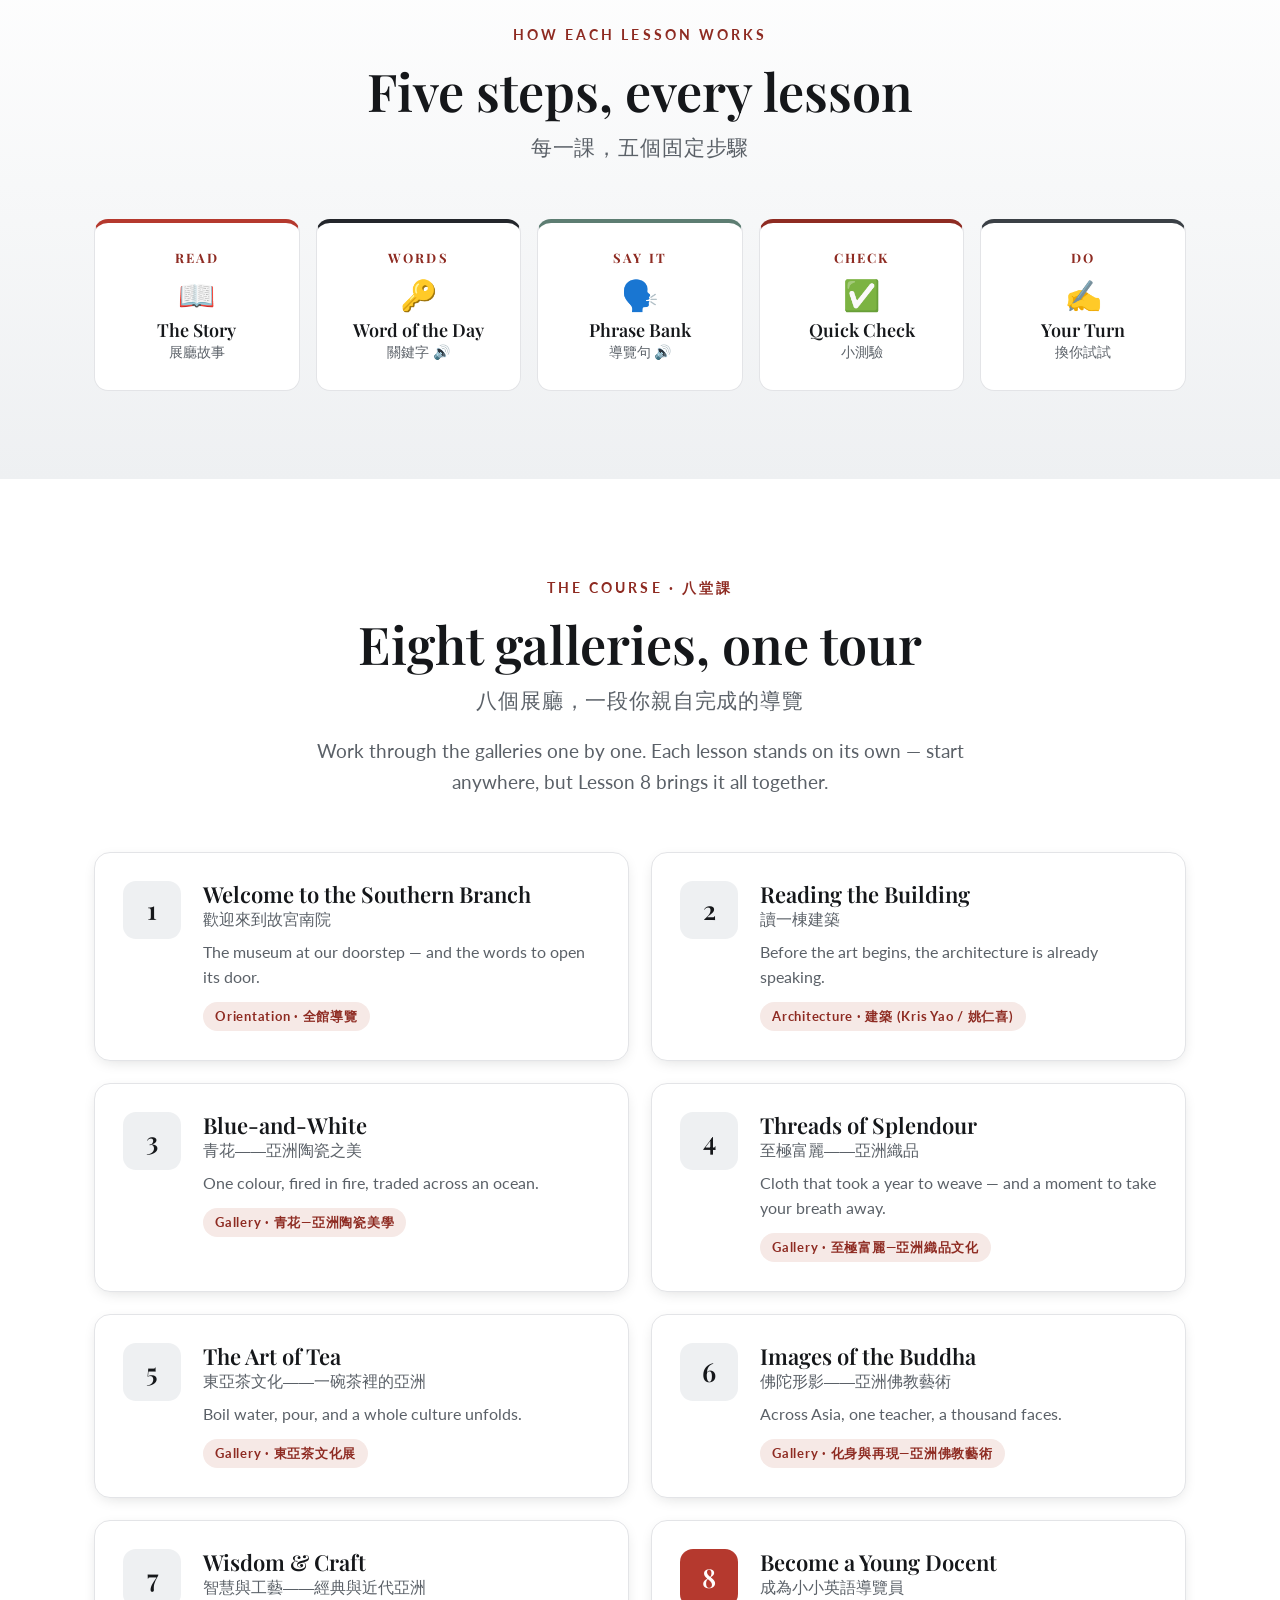
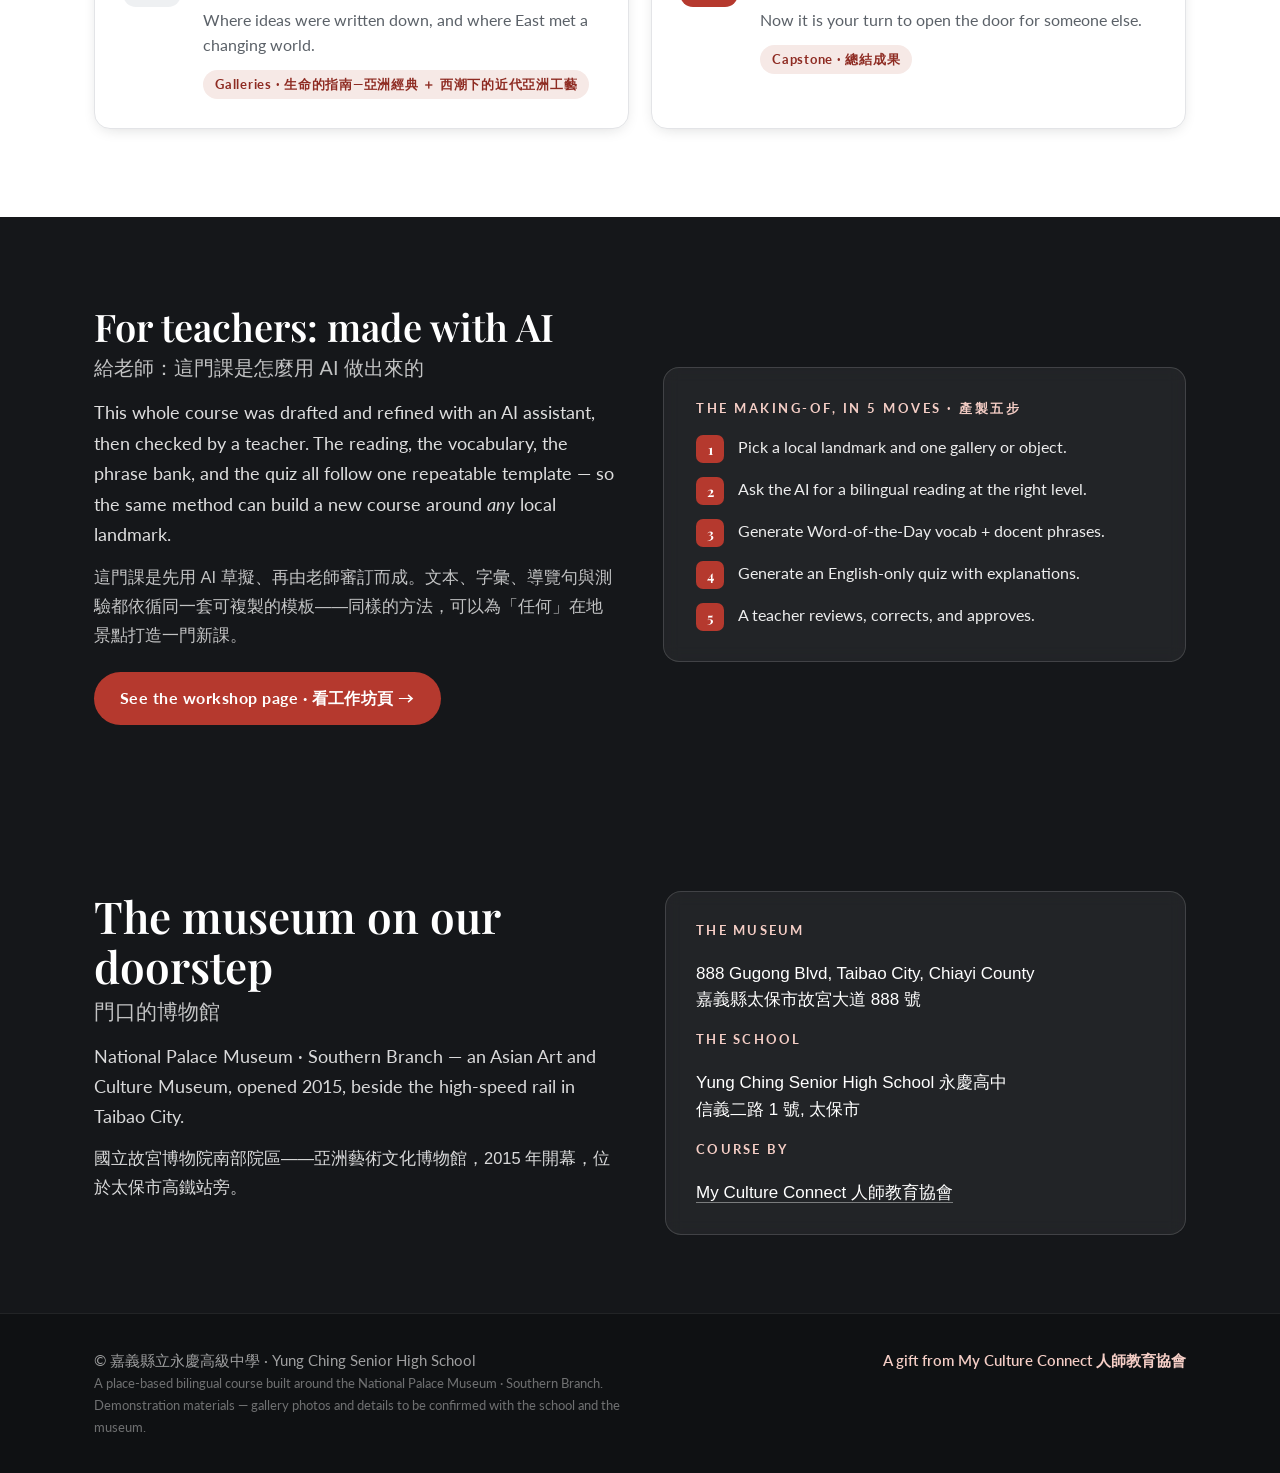
==== commit 3b24407b: "Add For-Teachers workshop page A projectable one-pager for Luke's teacher workshop: why the course e" ====
--- a/index.html
+++ b/index.html
@@ -22,6 +22,7 @@
       <a href="index.html" class="is-active">Course Home</a>
       <a href="index.html#lessons">8 Lessons</a>
       <a href="docent/">Capstone</a>
+      <a href="workshop/">For Teachers</a>
     </nav>
   </div>
 </header>
@@ -164,6 +165,7 @@
       <h2>For teachers: made with AI<small>給老師：這門課是怎麼用 AI 做出來的</small></h2>
       <p>This whole course was drafted and refined with an AI assistant, then checked by a teacher. The reading, the vocabulary, the phrase bank, and the quiz all follow one repeatable template — so the same method can build a new course around <em>any</em> local landmark.</p>
       <p class="zh">這門課是先用 AI 草擬、再由老師審訂而成。文本、字彙、導覽句與測驗都依循同一套可複製的模板——同樣的方法，可以為「任何」在地景點打造一門新課。</p>
+      <a class="tn-btn" href="workshop/">See the workshop page · 看工作坊頁 →</a>
     </div>
     <div class="flow">
       <div class="label">The making-of, in 5 moves · 產製五步</div>
--- a/assets/css/main.css
+++ b/assets/css/main.css
@@ -463,6 +463,41 @@
 footer .note{font-size:13px;color:rgba(255,255,255,.4);max-width:560px;}
 
 
+/* ===== Workshop (For Teachers) page ===== */
+.ws-lead{max-width:820px;margin:0 auto;}
+.ws-lead p{font-size:19px;color:var(--ink);line-height:1.78;margin:14px 0;}
+.ws-lead .zh-block{font-family:'PingFang TC',sans-serif;font-size:17px;color:var(--ink-soft);line-height:1.85;border-left:3px solid var(--seal-soft);padding-left:18px;margin:14px 0 28px;}
+
+.flow-steps{max-width:880px;margin:0 auto;display:grid;gap:18px;}
+.flow-step{display:flex;gap:22px;align-items:flex-start;background:#fff;border:1px solid var(--line);border-radius:14px;padding:24px 26px;box-shadow:var(--shadow-sm);}
+.flow-step .sn{flex-shrink:0;width:48px;height:48px;border-radius:12px;background:var(--seal);color:#fff;display:flex;align-items:center;justify-content:center;font-family:'Playfair Display',serif;font-size:22px;font-weight:700;}
+.flow-step h3{font-family:'Playfair Display','PingFang TC',serif;font-size:21px;color:var(--ink-deep);font-weight:600;line-height:1.25;}
+.flow-step h3 .zh{font-family:'PingFang TC',sans-serif;font-size:15px;color:var(--ink-soft);font-weight:500;margin-left:8px;}
+.flow-step p{font-size:16.5px;color:var(--ink);line-height:1.65;margin-top:8px;}
+.flow-step p.zh{font-family:'PingFang TC',sans-serif;font-size:15.5px;color:var(--ink-soft);margin-top:4px;}
+
+.prompt-card{max-width:880px;margin:18px auto;background:#fff;border:1px solid var(--line);border-radius:14px;overflow:hidden;box-shadow:var(--shadow-sm);}
+.prompt-card .pc-head{display:flex;align-items:center;gap:10px;background:var(--mist);padding:13px 20px;border-bottom:1px solid var(--line);}
+.prompt-card .pc-tag{font-family:'Playfair Display',serif;font-size:12.5px;font-weight:700;letter-spacing:.12em;text-transform:uppercase;color:#fff;background:var(--seal);padding:4px 11px;border-radius:6px;}
+.prompt-card .pc-title{font-size:15.5px;font-weight:700;color:var(--ink-deep);}
+.prompt-card .pc-title .zh{font-family:'PingFang TC',sans-serif;font-weight:500;color:var(--ink-soft);font-size:14px;margin-left:6px;}
+.prompt-card pre{margin:0;padding:20px 22px;background:#fbfbfc;font-family:'SFMono-Regular',Menlo,Consolas,monospace;font-size:14.5px;line-height:1.72;color:var(--ink-mid);white-space:pre-wrap;word-break:break-word;}
+.prompt-card pre .ph{color:var(--seal-deep);font-weight:700;background:var(--seal-soft);padding:0 4px;border-radius:4px;}
+
+.checklist{max-width:820px;margin:0 auto;list-style:none;display:grid;gap:12px;}
+.checklist li{display:flex;gap:14px;align-items:flex-start;background:var(--jade-soft);border:1px solid #d8e4df;border-radius:11px;padding:15px 18px;font-size:16.5px;color:var(--ink);line-height:1.55;}
+.checklist li::before{content:"✓";flex-shrink:0;width:26px;height:26px;border-radius:7px;background:var(--jade);color:#fff;display:flex;align-items:center;justify-content:center;font-weight:700;font-size:15px;}
+.checklist li .zh{display:block;font-family:'PingFang TC',sans-serif;font-size:14.5px;color:var(--ink-soft);margin-top:3px;}
+.ws-takeaway{max-width:760px;margin:0 auto;text-align:center;}
+.ws-takeaway .big{font-family:'Playfair Display',serif;font-style:italic;font-size:25px;color:var(--ink-deep);line-height:1.5;}
+.ws-takeaway .big .zh{display:block;font-style:normal;font-family:'PingFang TC',sans-serif;font-size:17px;color:var(--ink-soft);margin-top:10px;}
+.ws-cta{margin-top:24px;}
+
+/* CTA button used inside the dark teacher-note section on the hub */
+.tn-btn{display:inline-flex;align-items:center;gap:8px;margin-top:22px;padding:13px 26px;border-radius:99px;background:var(--seal);color:#fff;font-weight:700;font-size:16px;letter-spacing:.03em;transition:background .2s,transform .2s;}
+.tn-btn:hover{background:#fff;color:var(--seal-deep);transform:translateY(-2px);}
+
+
 /* ===== Mobile ===== */
 @media (max-width:880px){
   .title{padding:72px 0 58px;}
@@ -474,6 +509,8 @@
   .visit-grid{grid-template-columns:1fr;gap:30px;}
   .quiz,.phrasebank{padding:26px 20px;}
   .lesson-body{padding:50px 0;}
+  .flow-step{gap:16px;padding:20px 20px;}
+  .flow-step .sn{width:40px;height:40px;font-size:18px;}
   footer .wrap{flex-direction:column;text-align:center;}
 }
 @media (max-width:560px){
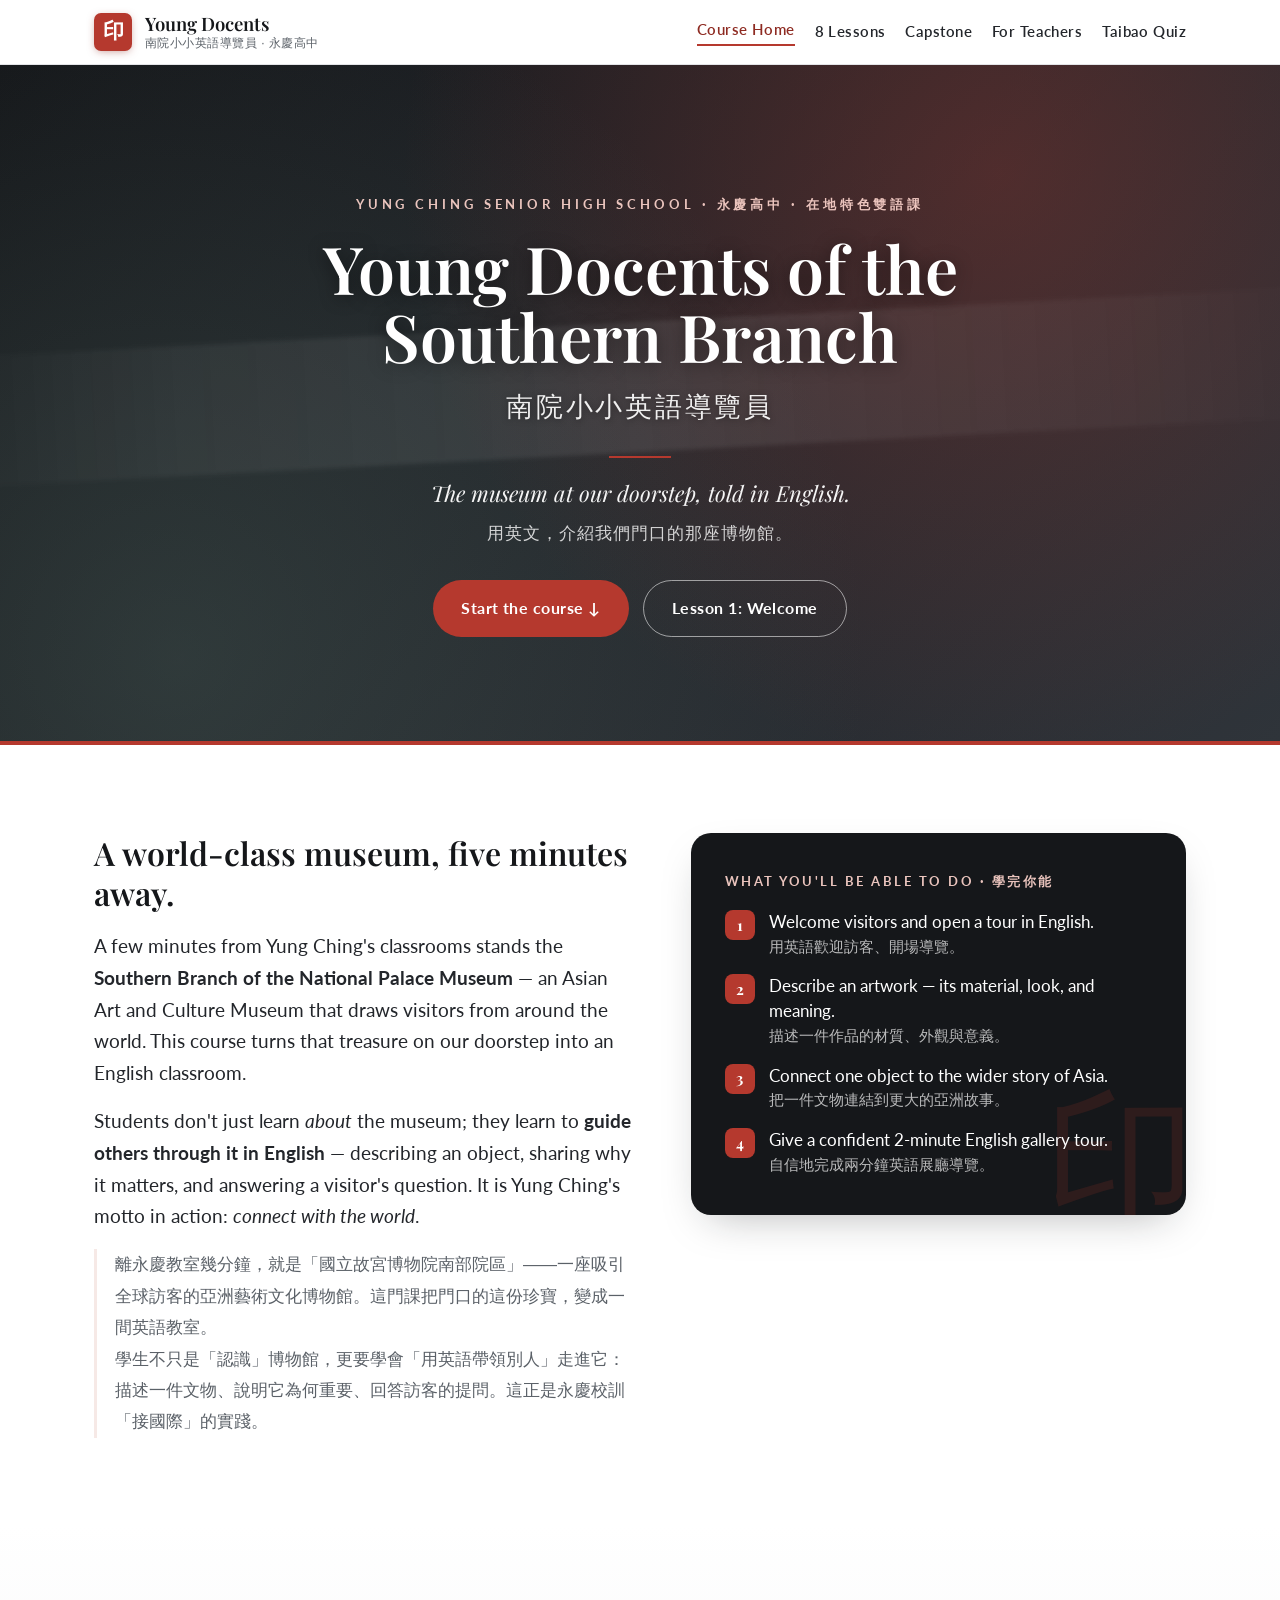
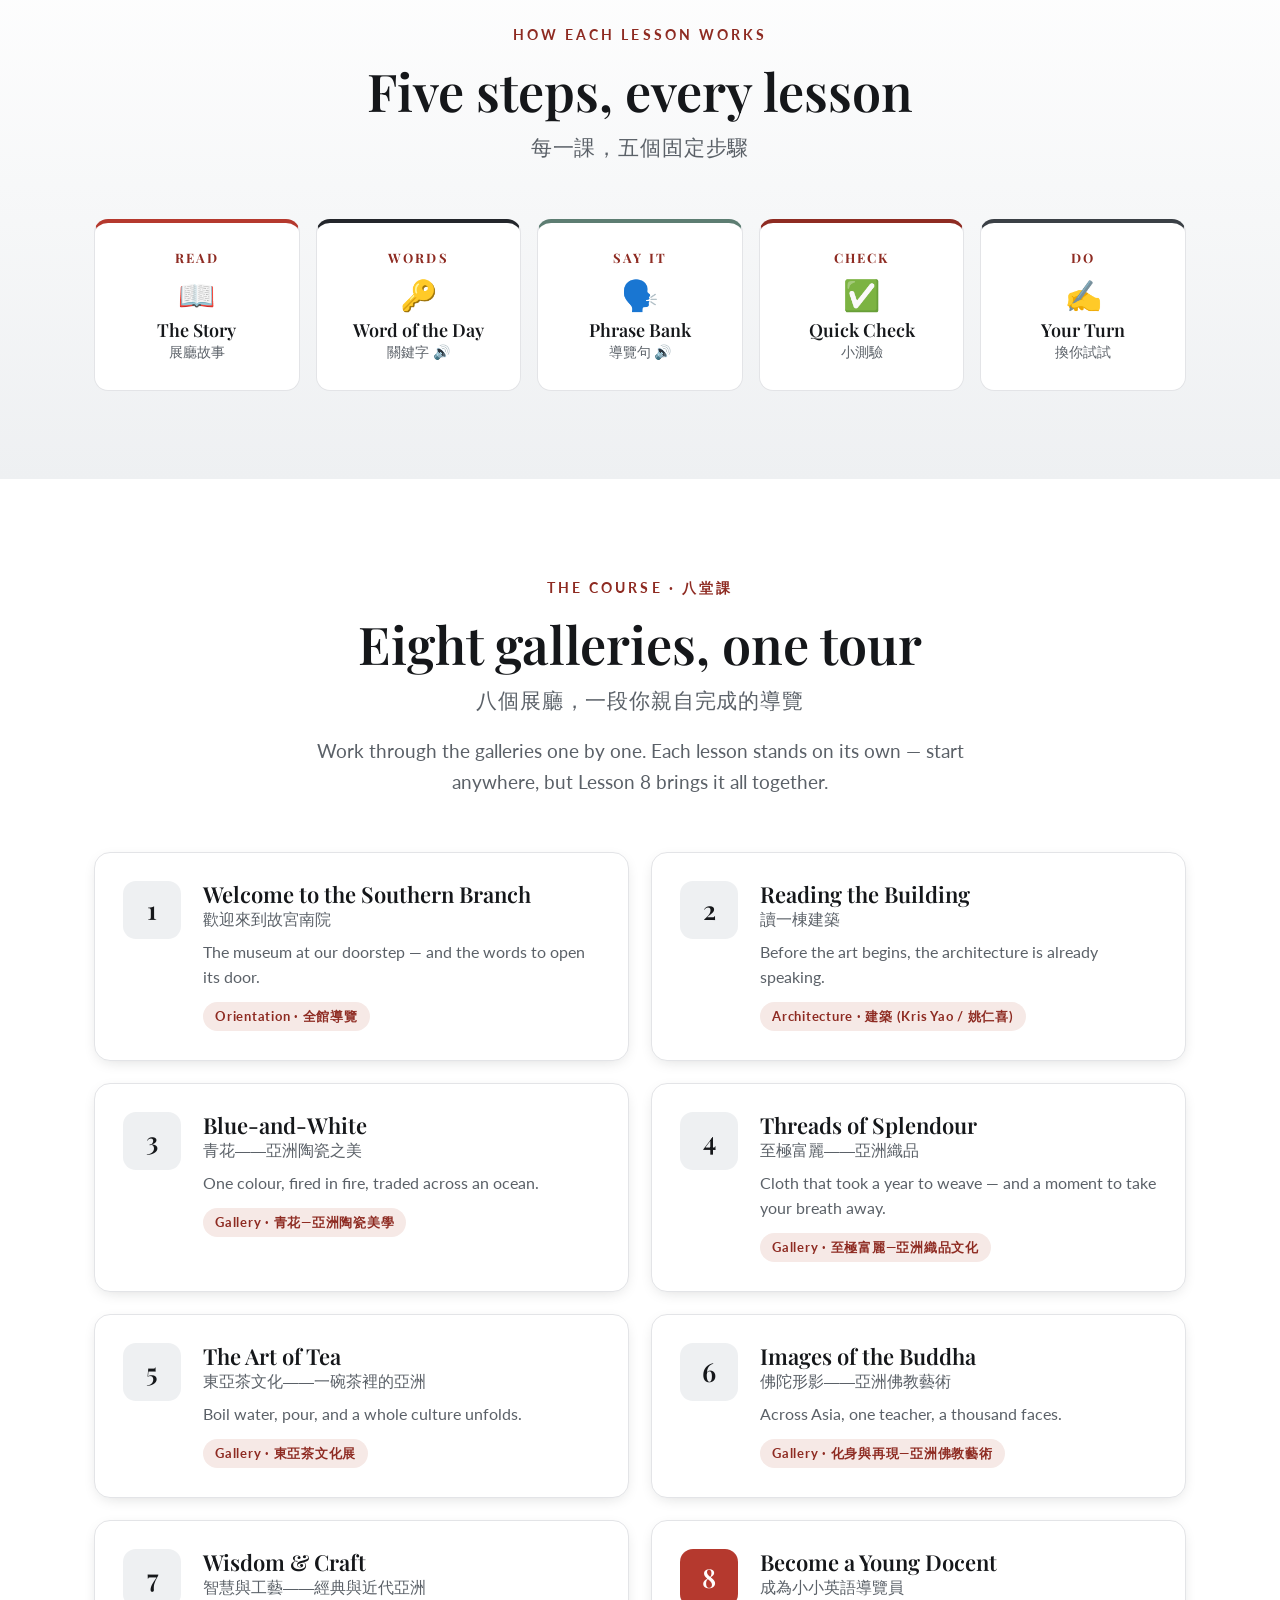
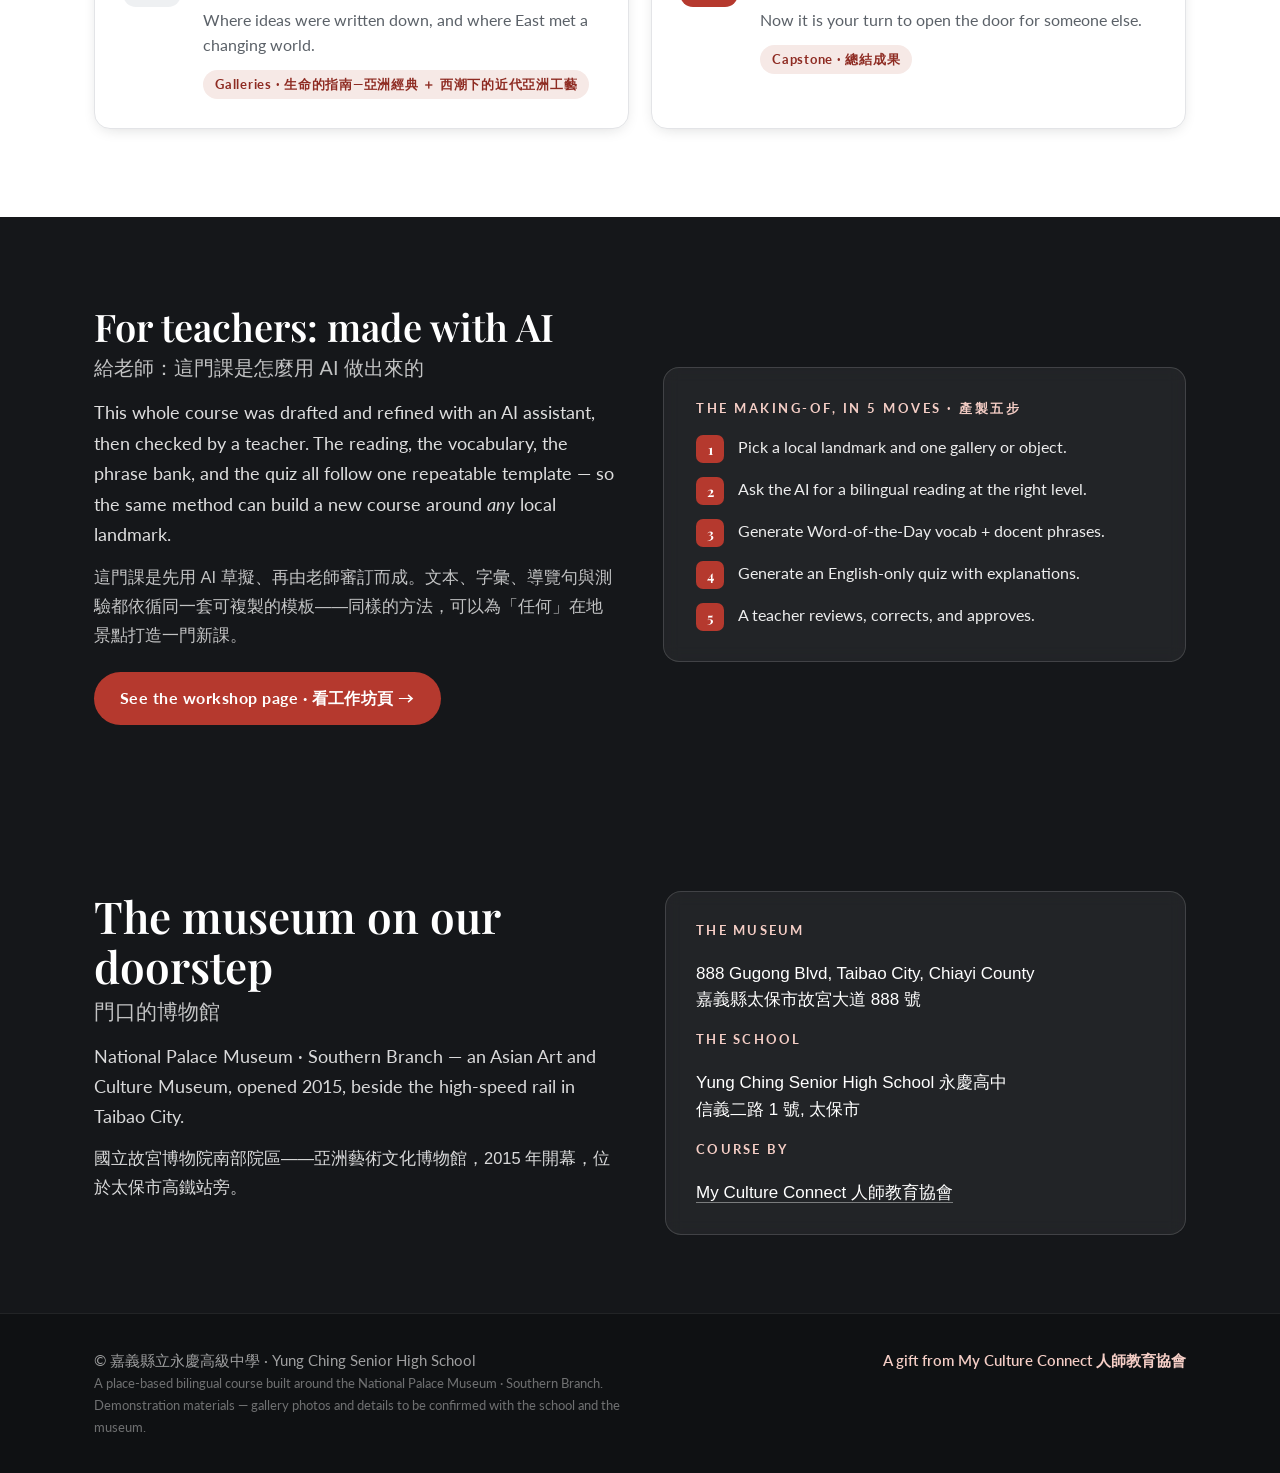
==== commit 4a131c86: "Add interactive Taibao Quiz page (QR + Google Sheet backend) A self-made bilingual quiz for the teac" ====
--- a/index.html
+++ b/index.html
@@ -23,6 +23,7 @@
       <a href="index.html#lessons">8 Lessons</a>
       <a href="docent/">Capstone</a>
       <a href="workshop/">For Teachers</a>
+      <a href="taibao-quiz/">Taibao Quiz</a>
     </nav>
   </div>
 </header>
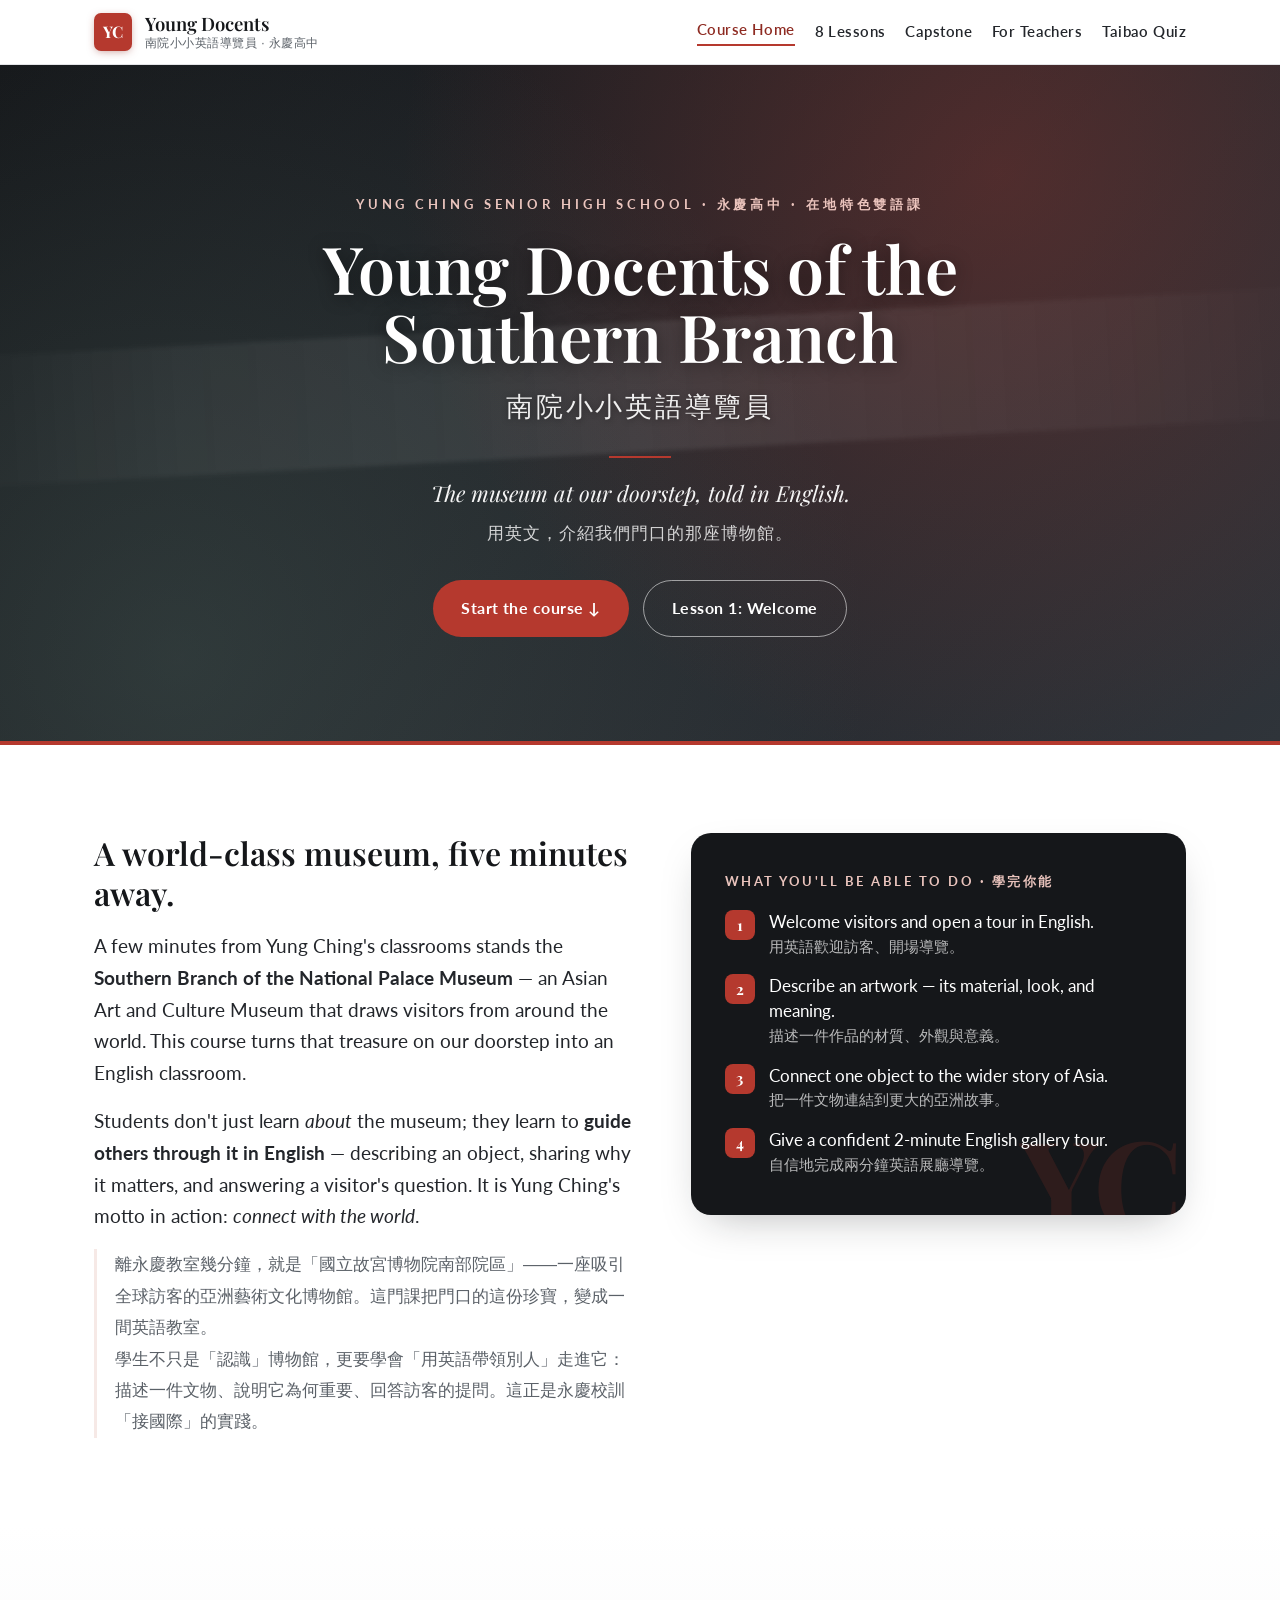
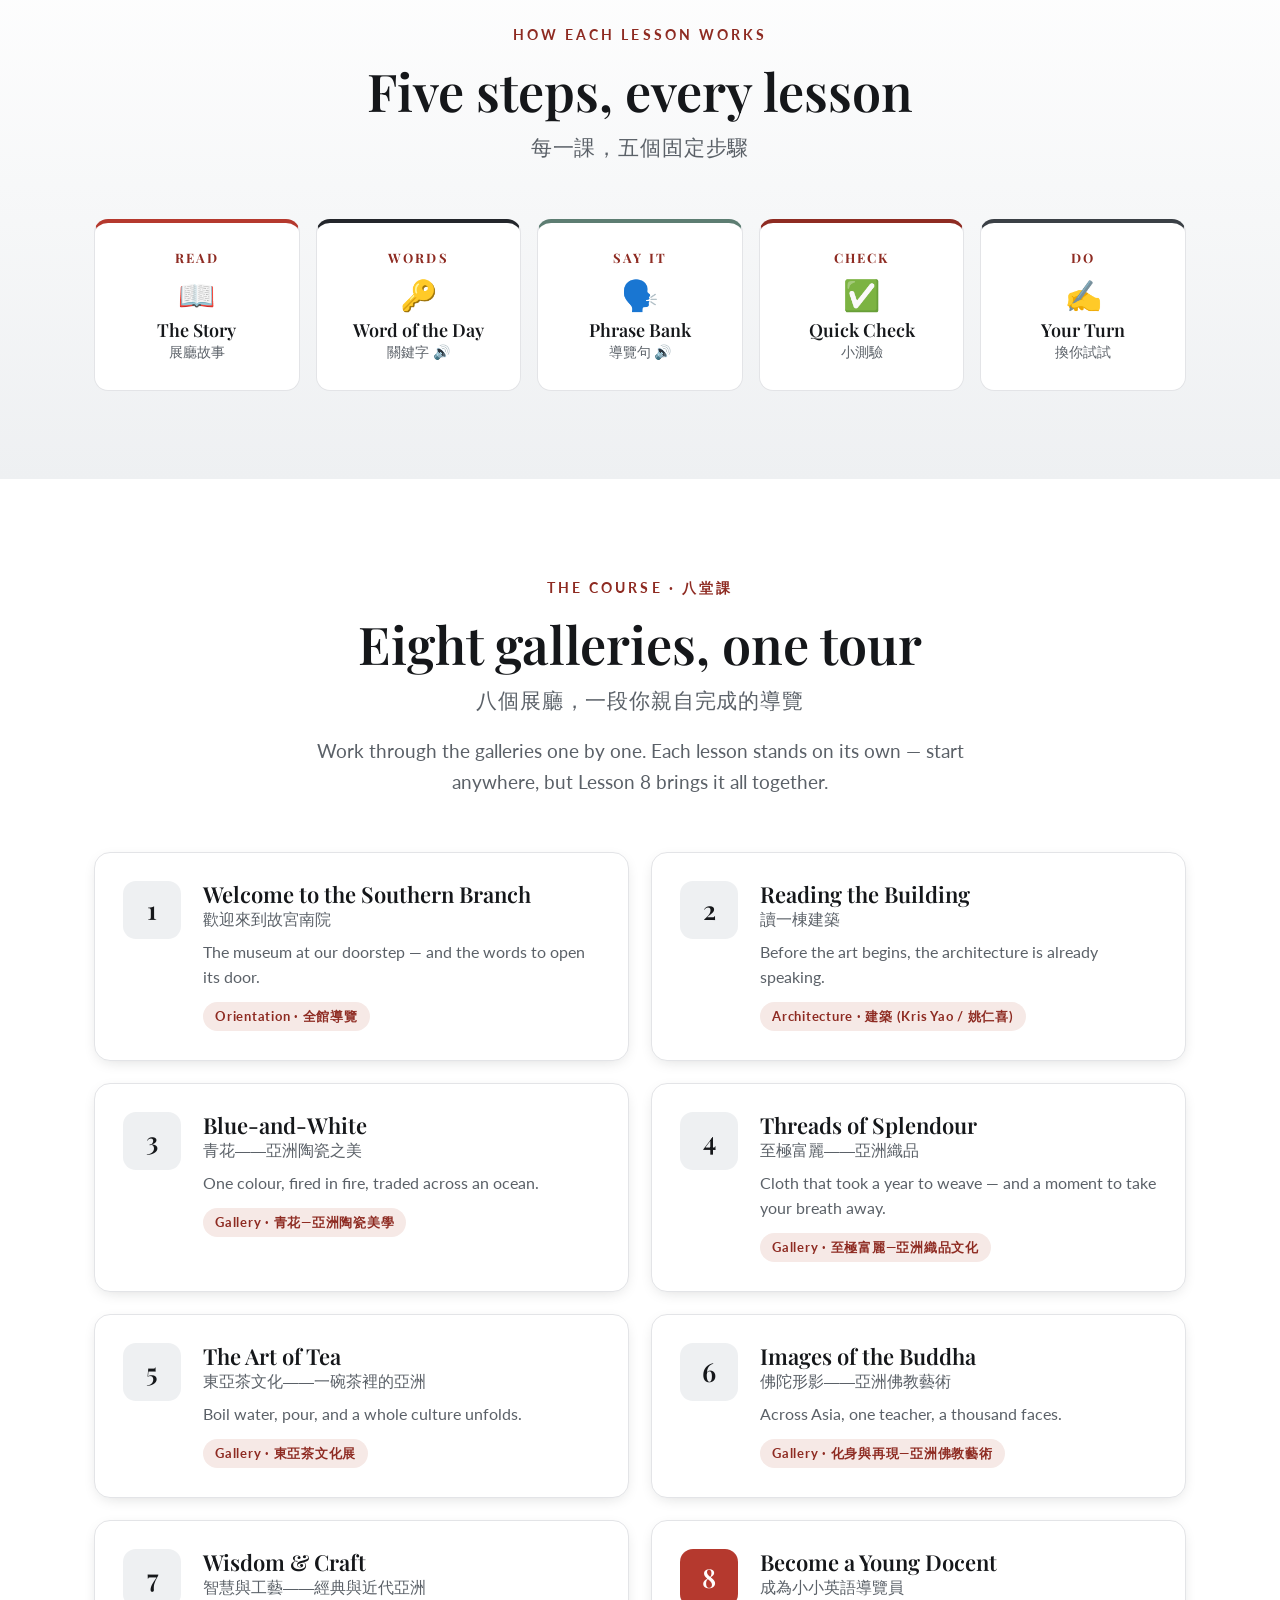
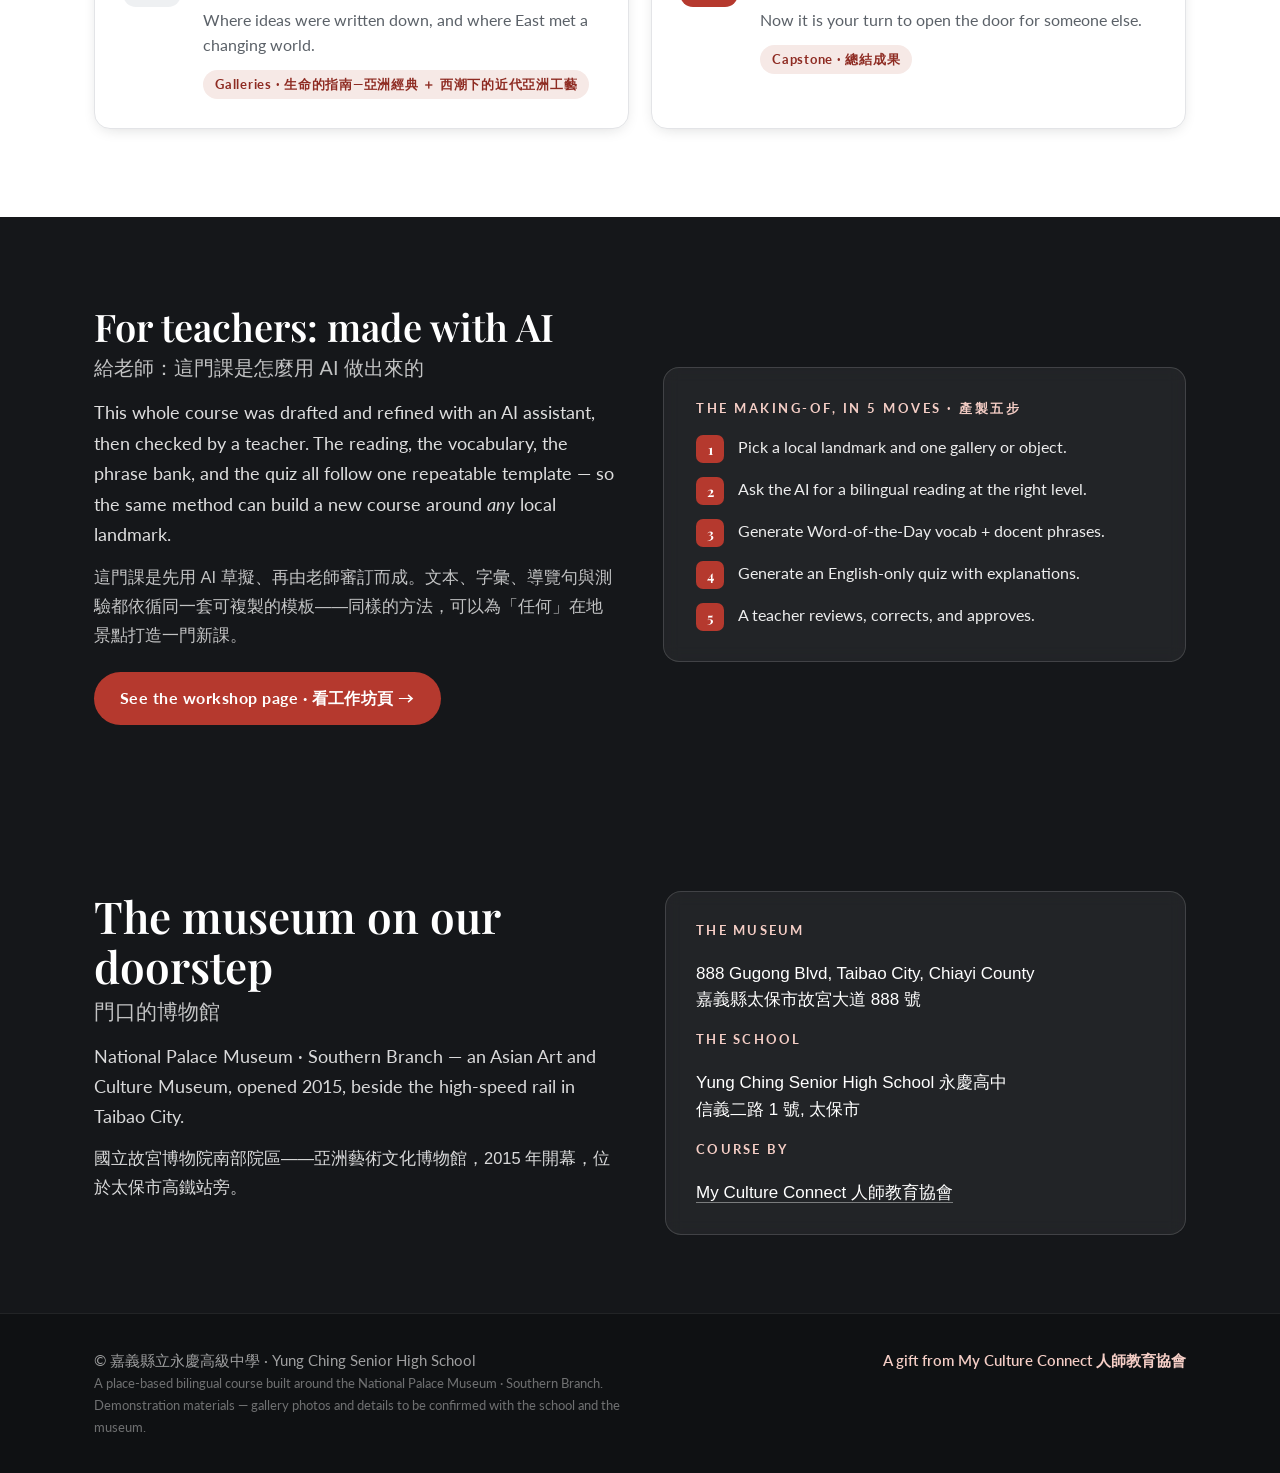
==== commit 9a2f5918: "Fix top-left badge (no Chinese char) and English-only quiz options - Replace the 印 seal badge with a" ====
--- a/index.html
+++ b/index.html
@@ -15,7 +15,7 @@
 <header class="topbar">
   <div class="wrap topbar-inner">
     <a class="topbar-brand" href="index.html">
-      <span class="topbar-seal">印</span>
+      <span class="topbar-seal">YC</span>
       <span class="topbar-name">Young Docents<small>南院小小英語導覽員 · 永慶高中</small></span>
     </a>
     <nav class="topbar-nav">
--- a/assets/css/main.css
+++ b/assets/css/main.css
@@ -56,7 +56,7 @@
   width:38px;height:38px;border-radius:7px;flex-shrink:0;
   background:var(--seal);color:#fff;
   display:flex;align-items:center;justify-content:center;
-  font-family:'PingFang TC',serif;font-size:21px;font-weight:600;
+  font-family:'Playfair Display',serif;font-size:16px;font-weight:700;letter-spacing:.02em;
   box-shadow:0 2px 8px -2px rgba(142,43,34,.5);
 }
 .topbar-name{
@@ -165,8 +165,8 @@
   box-shadow:var(--shadow);position:relative;overflow:hidden;
 }
 .about-aside::before{
-  content:"印";position:absolute;right:-10px;bottom:-22px;
-  font-family:'PingFang TC',serif;font-size:150px;color:rgba(181,57,46,.16);line-height:1;
+  content:"YC";position:absolute;right:6px;bottom:-30px;
+  font-family:'Playfair Display',serif;font-weight:700;font-size:128px;color:rgba(181,57,46,.16);line-height:1;letter-spacing:-.02em;
 }
 .about-aside .label{
   font-size:12.5px;letter-spacing:.2em;text-transform:uppercase;
